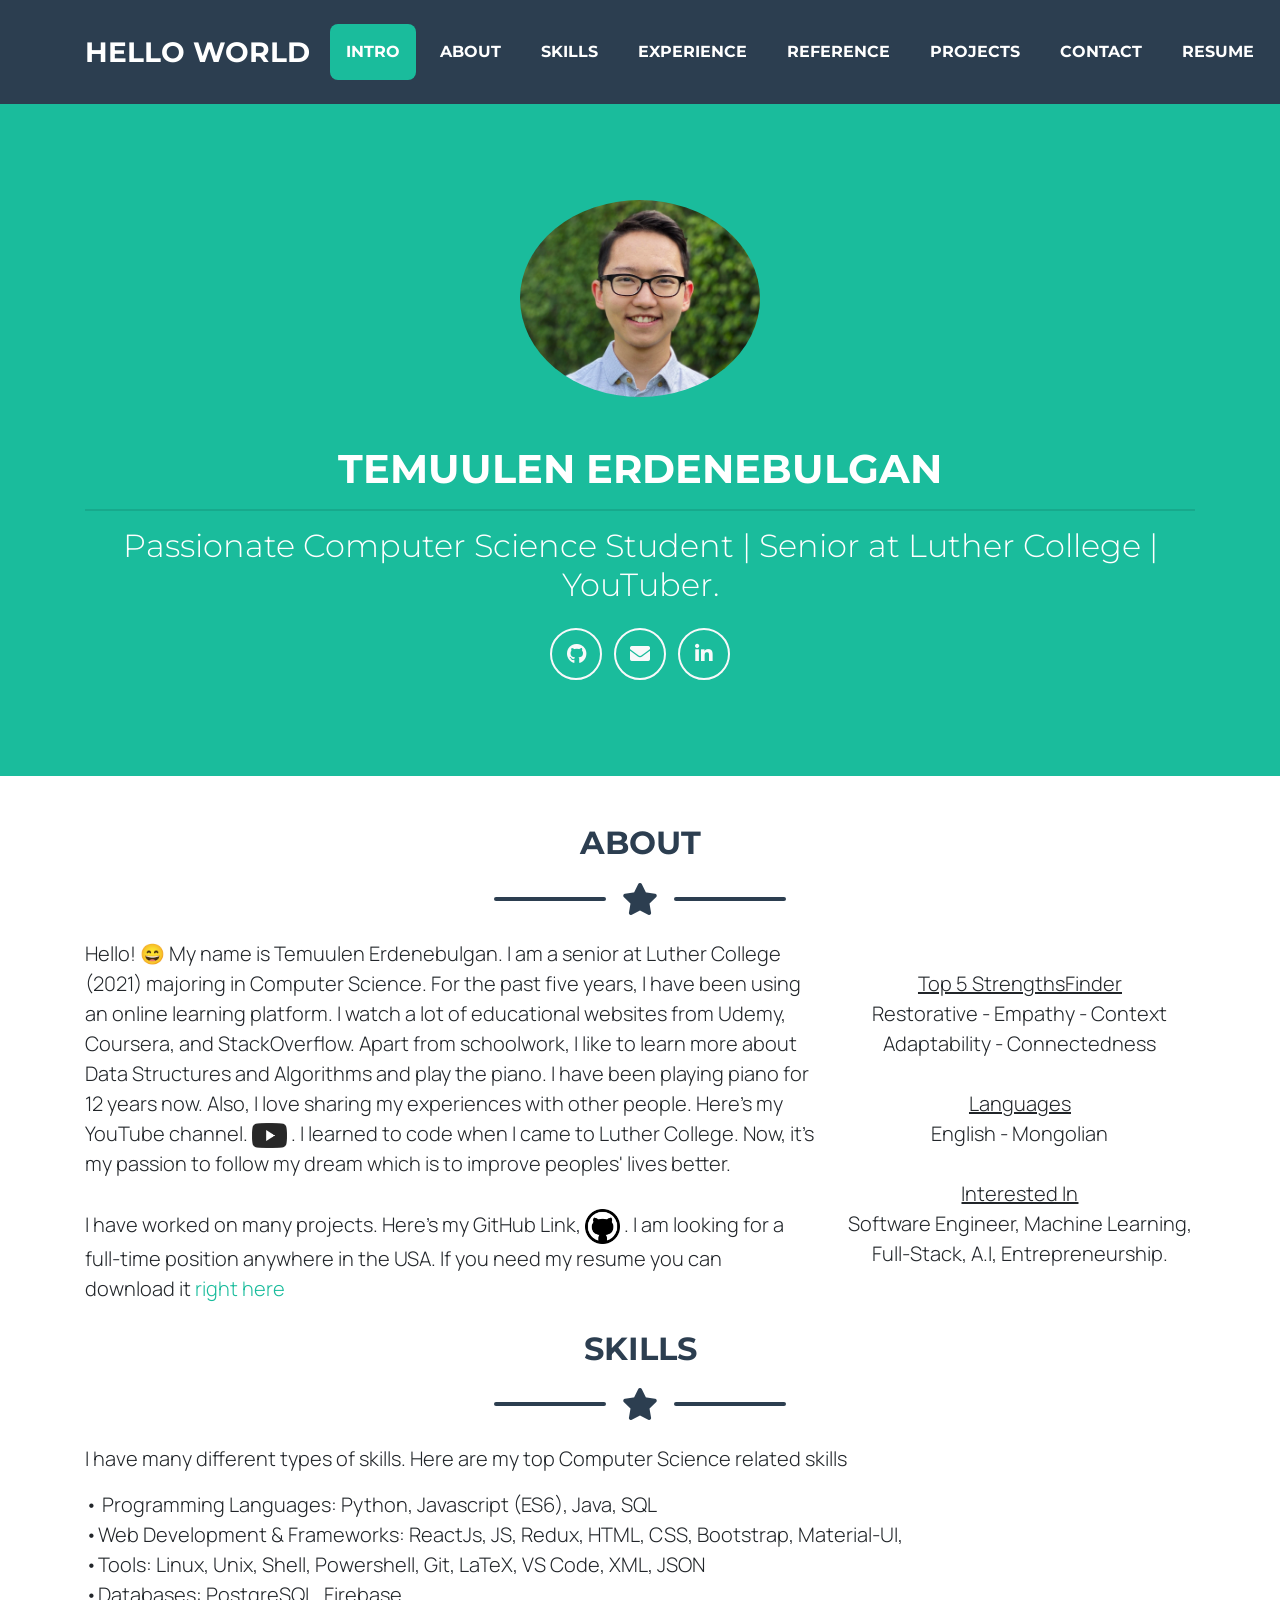
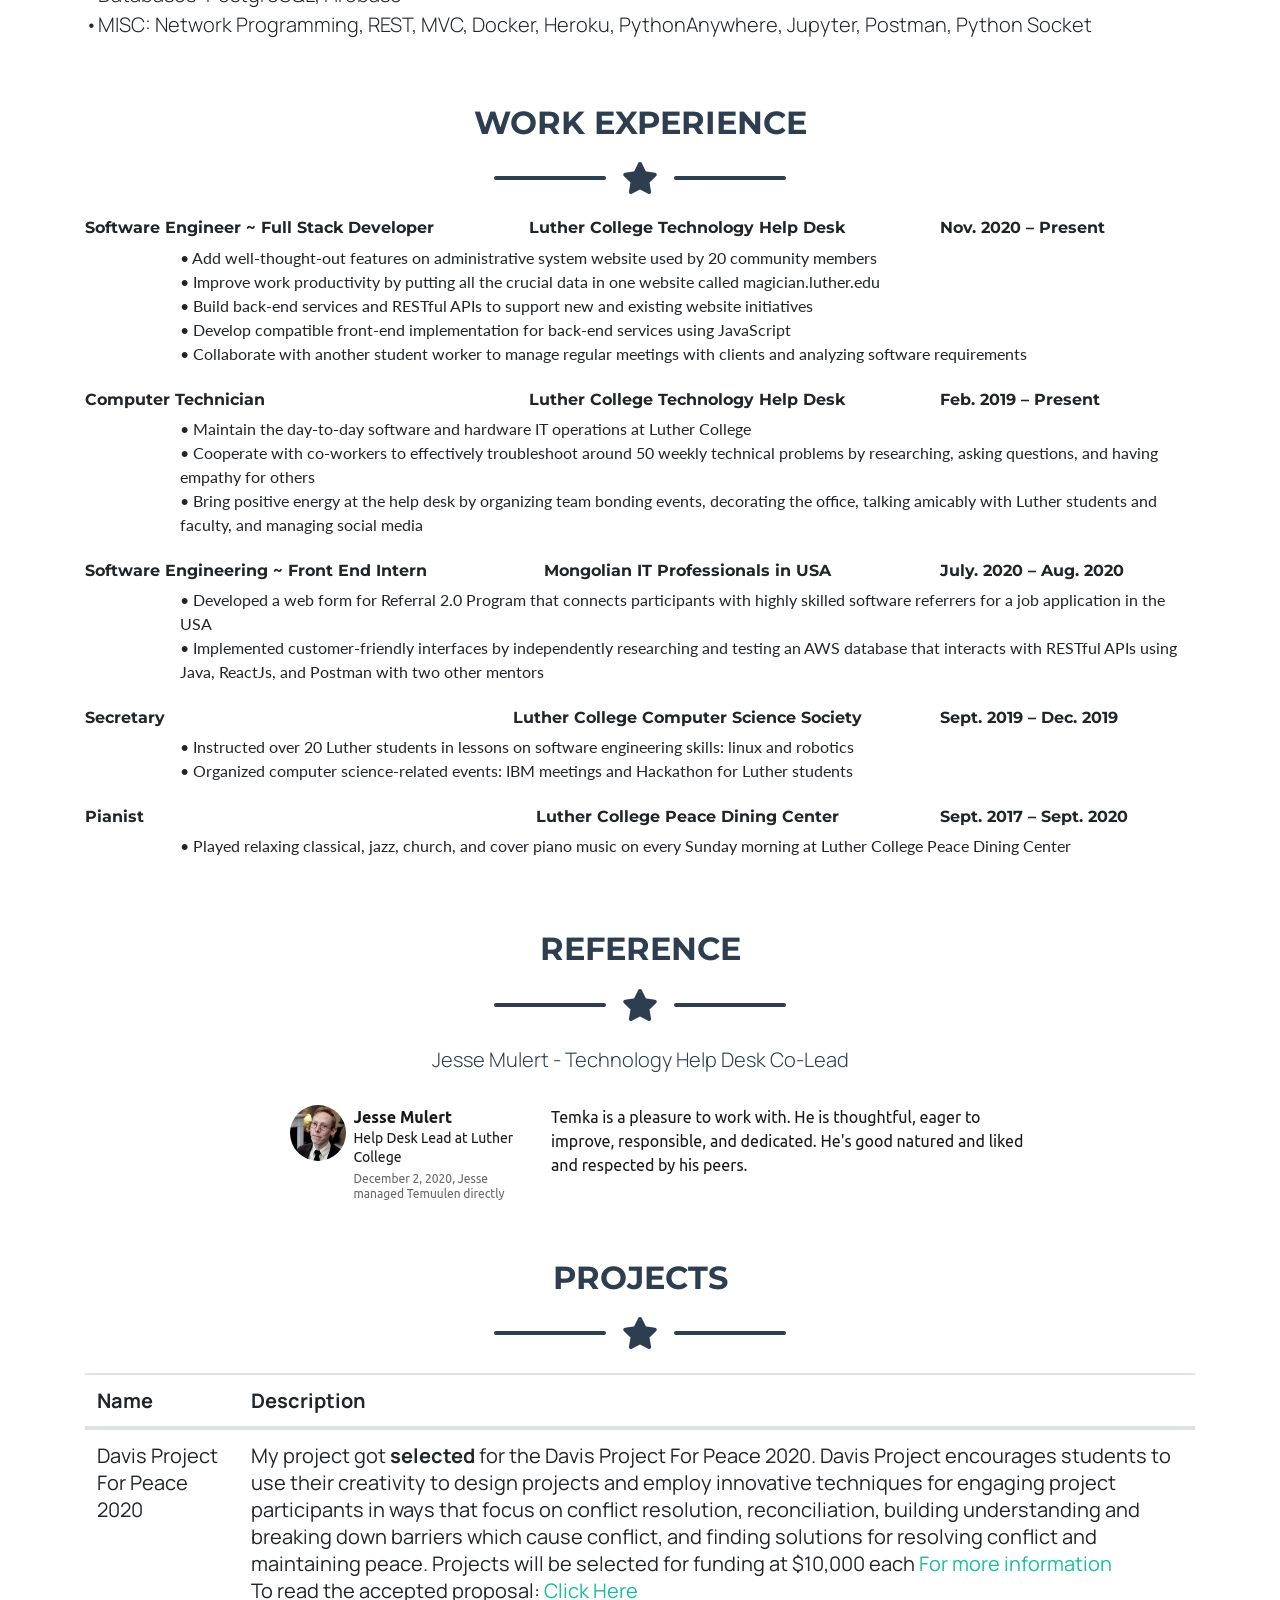
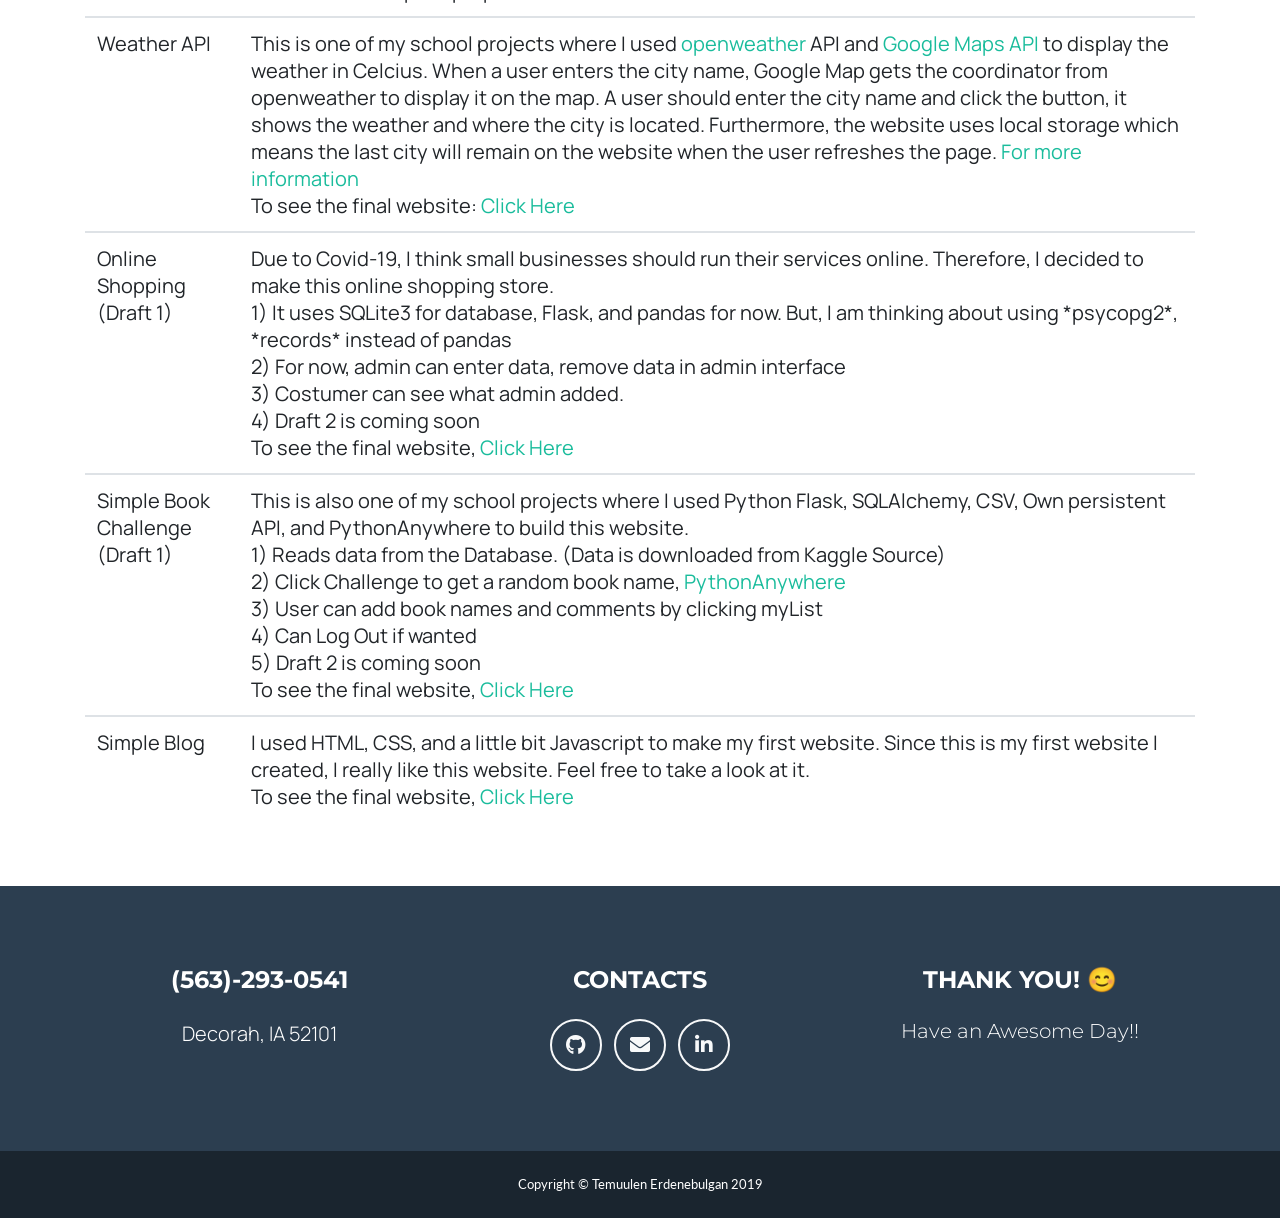
==== index.html @ a570cc55 "test" ====
<html lang="en">

<head>
	<meta charset="utf-8">
	<meta name="viewport" content="width=device-width, initial-scale=1, shrink-to-fit=no">
	<meta name="description" content="">
	<meta name="author" content="">
	<title>Temuulen Erdenebulgan</title>
	<!-- Custom fonts for this theme -->
	<link href="vendor/fontawesome-free/css/all.min.css" rel="stylesheet" type="text/css">
	<link href="https://fonts.googleapis.com/css?family=Montserrat:400,700" rel="stylesheet" type="text/css">
	<link href="https://fonts.googleapis.com/css?family=Lato:400,700,400italic,700italic" rel="stylesheet" type="text/css">
	<!-- Theme CSS -->
	<link href="css/freelancer.min.css" rel="stylesheet">
	<link rel="icon" href="favicon.ico">
	<!-- Font CSS -->
	<link href="https://fonts.googleapis.com/css2?family=Manrope&family=Oswald&display=swap" rel="stylesheet">
</head>

<body id="page-top">
	<!-- Navigation -->
	<nav class="navbar navbar-expand-lg bg-secondary text-uppercase fixed-top" id="mainNav">

		<div class="container"> <a class="navbar-brand js-scroll-trigger" href="#page-top" id = "welcome">Hello World</a>
			<button class="navbar-toggler navbar-toggler-right text-uppercase font-weight-bold bg-primary text-white rounded" type="button" data-toggle="collapse" data-target="#navbarResponsive" aria-controls="navbarResponsive" aria-expanded="false" aria-label="Toggle navigation">Menu <i class="fas fa-bars"></i>
			</button>
			<div class="collapse navbar-collapse" id="navbarResponsive">
				<ul class="navbar-nav ml-auto">
					<li class="nav-item mx-0 mx-lg-1"> <a class="nav-link py-3 px-0 px-lg-3 rounded js-scroll-trigger" href="#intro">Intro</a>
					</li>
					<li class="nav-item mx-0 mx-lg-1"> <a class="nav-link py-3 px-0 px-lg-3 rounded js-scroll-trigger" href="#portfolio">About</a>
					</li>
					<li class="nav-item mx-0 mx-lg-1"> <a class="nav-link py-3 px-0 px-lg-3 rounded js-scroll-trigger" href="#about">Skills</a>
					</li>
					<li class="nav-item mx-0 mx-lg-1"> <a class="nav-link py-3 px-0 px-lg-3 rounded js-scroll-trigger" href="#exp">Experience</a>
					</li>
					<li class="nav-item mx-0 mx-lg-1"> <a class="nav-link py-3 px-0 px-lg-3 rounded js-scroll-trigger" href="#theysaid">Reference</a>
					</li>
					<li class="nav-item mx-0 mx-lg-1"> <a class="nav-link py-3 px-0 px-lg-3 rounded js-scroll-trigger" href="#project">Projects</a>
					</li>
					<li class="nav-item mx-0 mx-lg-1"> <a class="nav-link py-3 px-0 px-lg-3 rounded js-scroll-trigger" href="#contact">Contact</a>
					</li>
					<li class="nav-item mx-0 mx-lg-1"> <a class="nav-link py-3 px-0 px-lg-3 rounded js-scroll-trigger" target="_blank" href="Temka.pdf">Resume</a>
					</li>
					
				</ul>
			</div>
		</div>
	</nav>
	<!-- Masthead -->
	<section class="intro" id="intro"></section>
	<header class="masthead bg-primary text-white text-center">
		<div class="container">
			<img class="masthead-avatar mb-5" src="img/profile2.png" alt="" style="border-radius: 50%;">
			<h1 class="text-uppercase mb-0">Temuulen Erdenebulgan</h1>
			<hr class="star-light">
			<h2 class="font-weight-light mb-0">Passionate Computer Science Student | Senior at
        Luther College | YouTuber.</h2>
			<br>
			<ul class="list-inline mb-0">
				<li class="list-inline-item">
					<a class="btn btn-outline-light btn-social text-center rounded-circle" target="_blank" href="https://github.com/erdete01"> <i class="fab fa-github"></i></i>
					</a>
				</li>
				<li class="list-inline-item">
					<a class="btn btn-outline-light btn-social text-center rounded-circle" target="_blank" href="mailto:me@erdete01@luther.edu"> <i class="fas fa-envelope"></i></i>
					</a>
				</li>
				<li class="list-inline-item">
					<a class="btn btn-outline-light btn-social text-center rounded-circle" target="_blank" href="https://www.linkedin.com/in/temuulene/"> <i class="fab fa-linkedin-in"></i></i>
					</a>
				</li>
			</ul>
		</div>
	</header>
	<!-- About Section -->
	<section class="portfolio" id="portfolio">
		<br>
		<br>
		<div class="container">
			<h2 class="text-center text-uppercase text-secondary mb-0">About</strong></h2>
			<!-- Icon Divider-->
			<div class="divider-custom">
				<div class="divider-custom-line"></div>
				<div class="divider-custom-icon"><i class="fas fa-star"></i>
				</div>
				<div class="divider-custom-line"></div>
			</div>
			<div class="row">
				<div class="col-lg-8 ml-auto">
					<p class="lead" id="myStyle">	
						Hello! &#128516; My name is Temuulen Erdenebulgan. I am a senior at Luther College (2021) majoring in Computer Science. For the past five years, I have been using an online learning platform. I watch a lot of educational websites from Udemy, Coursera, and StackOverflow. Apart from schoolwork, I like to learn more about Data Structures and Algorithms and play the piano. I have been playing piano for 12 years now. Also, I love sharing my experiences with other people. Here's my YouTube channel.
						<a href="https://www.youtube.com/channel/UCYr3Y-_RmbuFbc8-nza9pcg?view_as=subscriber">
							<img src="img/you.png" width="35" height="25">
						</a>. I learned to code when I came to Luther College. Now, it's my passion to follow my dream which is to improve peoples' lives better.
						<br>
						<br>I have worked on many projects. Here's my GitHub Link,
						<a href="https://github.com/erdete01">
							<img src="img/git.jpg" width="35" height="35">
						</a>. I am looking for a full-time position anywhere in the USA. If you need my resume you can download it <a href="Temka.pdf"> right here </a>
<!-- 						<br>
						<br>Fun Facts about me. First, I learned how to speak English in my 10th grade. People say that it's very late to learn English; but once I decided to do something, I don't want to give up easily. Second, I like public speaking. Third, I have two beautiful younger siblings and I am the oldest. My parents raised me a humble man with a good heart.
						<br> -->
						<br>
					</p>
				</div>
				<div class="col-lg-4 ml-auto">
					<p class="lead" style="text-align:center">
						<br> <u> Top 5 StrengthsFinder</u>
						<br>Restorative - Empathy - Context
						<br>Adaptability - Connectedness
<!-- 						<br>
						<br> -->
<!-- 						<br> <u>Technical Skills</u> 
						<br>Python, Javascript, Java, Linux, SQL, HTML, CSS, Bootstrap -->
<!-- 						<br> -->
						<br>
						<br> <u>Languages</u> 
						<br>English - Mongolian
<!-- 						<br> -->
						<br>
						<br> <u>Interested In</u> 
						<br>Software Engineer, Machine Learning, Full-Stack, A.I, Entrepreneurship.
<!-- 						<br>
						<br>
						<br> -->
					</p>
				</div>
				<div class="col-lg-8 ml-auto">
					<p class="lead" style="text-align:justify"></p>
				</div>
				<div class="col-lg-4 ml-auto">
					<p class="lead" style="text-align:center"></p>
				</div>
			</div>
		</div>
	</section>
	</section>
	<!-- Skills Section -->
	<section class="about" id="about">
		<div class="container">
			</br>
			<h2 class="text-center text-uppercase text-secondary mb-0">Skills</h2>
			<!-- Icon Divider-->
			<div class="divider-custom">
				<div class="divider-custom-line"></div>
				<div class="divider-custom-icon"><i class="fas fa-star"></i>
				</div>
				<div class="divider-custom-line"></div>
			</div>
			<div class="row">
				<div class="col-lg-12 ml-auto">
					<p class="lead" style="text-align:justify">I have many different types of skills. Here are my top Computer Science related skills</p>
				</div>
				<div class="col-lg-12 ml-auto">
					<p class="lead" style="text-align:justify">• Programming Languages: Python, Javascript (ES6), Java, SQL
						<br>•Web Development & Frameworks: ReactJs, JS, Redux, HTML, CSS, Bootstrap, Material-UI, 
						<br>•Tools: Linux, Unix, Shell, Powershell, Git, LaTeX, VS Code, XML, JSON
						<br>•Databases: PostgreSQL, Firebase
						<br>•MISC: Network Programming, REST, MVC, Docker, Heroku, PythonAnywhere, Jupyter, Postman, Python Socket
						<br>
					</p>
					</br>
					</br>
				</div>
			</div>
		</div>
	</section>

	<!-- Experience Section -->
	<section class="exp" id="exp">
		<div class="container">
		<h2 class="text-center text-uppercase text-secondary mb-0">Work Experience</h2>
		<!-- Icon Divider-->
		<div class="divider-custom">
			<div class="divider-custom-line"></div>
			<div class="divider-custom-icon"><i class="fas fa-star"></i>
			</div>
			<div class="divider-custom-line"></div>
		</div>
		  <div class="row">
			<div class="col-lg-4 ml-auto">
			  <h6>Software Engineer ~ Full Stack Developer</h6>
			</div>
			<div class="col-lg-5 ml-auto">
			  <h6 class="text-center">Luther College Technology Help Desk</h6>
			</div>
			<div class="col-lg-3 ml-auto">
			  <h6>Nov. 2020 – Present</h6>
			</div>
			<div class="col-lg-11 ml-auto">
			  • Add well-thought-out features on administrative system website used by 20 community members<br>
			  • Improve work productivity by putting all the crucial data in one website called magician.luther.edu<br>
			  • Build back-end services and RESTful APIs to support new and existing website initiatives<br>
			  • Develop compatible front-end implementation for back-end services using JavaScript<br>
			  • Collaborate with another student worker to manage regular meetings with clients and analyzing software
				requirements<br>
				<br>
			</div>
	
			<div class="col-lg-4 ml-auto">
			  <h6>Computer Technician</h6>
			</div>
			<div class="col-lg-5 ml-auto">
			  <h6 class="text-center">Luther College Technology Help Desk</h6>
			</div>
			<div class="col-lg-3 ml-auto">
			  <h6>Feb. 2019 – Present</h6>
			</div>
			<div class="col-lg-11 ml-auto">
			  • Maintain the day-to-day software and hardware IT operations at Luther College <br>
			  • Cooperate with co-workers to effectively troubleshoot around 50 weekly technical problems
			    by researching, asking questions, and having empathy for others <br>
			  • Bring positive energy at the help desk by organizing team bonding events, decorating the office,
				talking amicably with Luther students and faculty, and managing social media <br>
				<br>
			</div>
	
			<div class="col-lg-4 ml-auto">
			  <h6>Software Engineering ~ Front End Intern</h6>
			</div>
			<div class="col-lg-5 ml-auto">
			  <h6 class="text-center">Mongolian IT Professionals in USA</h6>
			</div>
			<div class="col-lg-3 ml-auto">
			  <h6>July. 2020 – Aug. 2020</h6>
			</div>
			<div class="col-lg-11 ml-auto">
			  • Developed a web form for Referral 2.0 Program that connects participants with highly skilled
			    software referrers for a job application in the USA<br>
			  • Implemented customer-friendly interfaces by independently researching and testing an AWS database
				that interacts with RESTful APIs using Java, ReactJs, and Postman with two other mentors <br>
				<br>
			</div>

			<div class="col-lg-4 ml-auto">
				<h6>Secretary</h6>
			  </div>
			  <div class="col-lg-5 ml-auto">
				<h6 class="text-center">Luther College Computer Science Society</h6>
			  </div>
			  <div class="col-lg-3 ml-auto">
				<h6>Sept. 2019 – Dec. 2019</h6>
			  </div>
			  <div class="col-lg-11 ml-auto">
				• Instructed over 20 Luther students in lessons on software engineering skills: linux and robotics <br>
				• Organized computer science-related events: IBM meetings and Hackathon for Luther students <br>
				  <br>
			  </div>

			  <div class="col-lg-4 ml-auto">
				<h6>Pianist</h6>
			  </div>
			  <div class="col-lg-5 ml-auto">
				<h6 class="text-center">Luther College Peace Dining Center</h6>
			  </div>
			  <div class="col-lg-3 ml-auto">
				<h6>Sept. 2017 – Sept. 2020</h6>
			  </div>
			  <div class="col-lg-11 ml-auto">
				• Played relaxing classical, jazz, church, and cover piano music on every Sunday morning at Luther College Peace Dining Center <br>
				  <br>
			  </div>
			  <br>
			  <br>
			  <br>
			  <br>
		  </div>
		</div>
	  </section>

	
	  <!-- Theysaid Section -->
	  <section class="theysaid" id="theysaid">
		<div class="container">
		<h2 class="text-center text-uppercase text-secondary mb-0">Reference</h2>
		<!-- Icon Divider-->
		<div class="divider-custom">
			<div class="divider-custom-line"></div>
			<div class="divider-custom-icon"><i class="fas fa-star"></i>
			</div>
			<div class="divider-custom-line"></div>
		</div>
		<div class="text-center text-secondary mb-0">
			<p class="lead">Jesse Mulert - Technology Help Desk Co-Lead
			</p>
		  </div>
		  <div class="row theysaid">
			<div class="col-lg-10 ml-auto theysaid center">
			  <img src="img/rec.png" alt="Jesse Mulert - Technology Help Desk Co-Lead">
			</div>
		  </div>
		</div>
		<br>
		<br>
	  </section>
	
	  

	<!-- Project Section -->
	<section class="project" id="project">
		<div class="container">
			<h2 class="text-center text-uppercase text-secondary mb-0">Projects</h2>
			<!-- Icon Divider-->
			<div class="divider-custom">
				<div class="divider-custom-line"></div>
				<div class="divider-custom-icon"><i class="fas fa-star"></i>
				</div>
				<div class="divider-custom-line"></div>
			</div>
			<div class="table-responsive-sm">
				<table id="myTable" class="table">
					<thead>
						<th scope="col">Name</th>
						<th scope="col">Description</th>
					</thead>
					<tbody>
						<tr>
							<td scope="row">Davis Project For Peace 2020</td>
							<td scope="row">My project got <strong>selected</strong> for the Davis Project For Peace 2020. Davis Project encourages students to use their creativity to design projects and employ innovative techniques for engaging project participants in ways that focus on conflict resolution, reconciliation, building understanding and breaking down barriers which cause conflict, and finding solutions for resolving conflict and maintaining peace. Projects will be selected for funding at $10,000 each <a href="https://www.davisprojectsforpeace.org/qa"> For more information</a>
								<br>To read the accepted proposal: <a href="davis.pdf"> Click Here </a>
						</tr>
						<tr>
							<td scope="row">Weather API</td>
							<td scope="row">This is one of my school projects where I used <a href="openweathermap.org"> openweather</a> API and <a href="https://developers.google.com/maps/documentation/javascript/tutorial"> Google Maps API </a> to display the weather in Celcius. When a user enters the city name, Google Map gets the coordinator from openweather to display it on the map. A user should enter the city name and click the button, it shows the weather and where the city is located. Furthermore, the website uses local storage which means the last city will remain on the website when the user refreshes the page. <a href="https://www.davisprojectsforpeace.org/qa"> For more information</a>
								<br>To see the final website: <a href="mashup/index.html"> Click Here </a> 
						</tr>
						<tr>
							<td scope="row">Online Shopping (Draft 1)</td>
							<td scope="row">Due to Covid-19, I think small businesses should run their services online. Therefore, I decided to make this online shopping store.
								<br>1) It uses SQLite3 for database, Flask, and pandas for now. But, I am thinking about using *psycopg2*, *records* instead of pandas
								<br>2) For now, admin can enter data, remove data in admin interface</br>3) Costumer can see what admin added.
								<br>4) Draft 2 is coming soon
								<br>To see the final website, <a href="http://deliverystore.pythonanywhere.com/"> Click Here </a> 
						</tr>
						<tr>
							<td scope="row">Simple Book Challenge (Draft 1) </td>
							<td scope="row">This is also one of my school projects where I used Python Flask, SQLAlchemy, CSV, Own persistent API, and PythonAnywhere to build this website.
								<br>1) Reads data from the Database. (Data is downloaded from Kaggle Source) </a> 
								<br>2) Click Challenge to get a random book name, <a href="http://untii.pythonanywhere.com/api/v1/name">PythonAnywhere</a> 
								<br>3) User can add book names and comments by clicking myList </br>4) Can Log Out if wanted
								<br>5) Draft 2 is coming soon
								<br>To see the final website, <a href="http://tfinal.pythonanywhere.com/home"> Click Here </a> 
						</tr>
						<tr>
							<td scope="row">Simple Blog</td>
							<td scope="row">I used HTML, CSS, and a little bit Javascript to make my first website. Since this is my first website I created, I really like this website. Feel free to take a look at it.
								<br>To see the final website, <a href="CS130\a\blog/index.html"> Click Here </a> 
						</tr>
						<tr>
							<!-- <td scope="row">UBNOMADS Blog</td> -->
							<!-- <td scope="row"> <a href="website/index.html"> Click Here </a>  -->
						</tr>
					</tbody>
				</table>
			</div>
		</div>
		<br>
		<br>
	</section>

	<section class="contact" id="contact"></section>
	<!-- Footer -->
	<footer class="footer text-center">
		<div class="container">
			<div class="row">
				<!-- Footer Location -->
				<div class="col-lg-4 mb-5 mb-lg-0">
					<h4 class="text-uppercase mb-4">(563)-293-0541</h4>
					<p class="lead mb-0">Decorah, IA 52101</p>
				</div>
				<!-- Footer Social Icons -->
				<div class="col-lg-4 mb-5 mb-lg-0">
					<h4 class="text-uppercase mb-4">Contacts</h4>
					<a class="btn btn-outline-light btn-social mx-1" href="https://github.com/erdete01"> <i class="fab fa-github"></i>
					</a>
					<a class="btn btn-outline-light btn-social mx-1" href="mailto:me@temuulenab@gmail.com"> <i class="fas fa-envelope"></i>
					</a>
					<a class="btn btn-outline-light btn-social mx-1" href="https://www.linkedin.com/in/temuulene/"> <i class="fab fa-linkedin-in"></i>
					</a>
				</div>
				<!-- Footer About Text -->
				<div class="col-lg-4">
					<h4 class="text-uppercase mb-4">Thank You! &#128522</h4>
					<h2 class="lead mb-0">Have an Awesome Day!!</h2>
				</div>
			</div>
		</div>
	</footer>
	<!-- Copyright Section -->
	<section class="copyright py-4 text-center text-white">
		<div class="container"> <small>Copyright &copy; Temuulen Erdenebulgan 2019</small>
		</div>
	</section>
	<!-- Scroll to Top Button (Only visible on small and extra-small screen sizes) -->
	<div class="scroll-to-top d-lg-none position-fixed ">
		<a class="js-scroll-trigger d-block text-center text-white rounded" href="#page-top"> <i class="fa fa-chevron-up"></i>
		</a>
	</div>
	<!-- Bootstrap core JavaScript -->
	<script src="vendor/jquery/jquery.min.js"></script>
	<script src="vendor/bootstrap/js/bootstrap.bundle.min.js"></script>
	<!-- Plugin JavaScript -->
	<script src="vendor/jquery-easing/jquery.easing.min.js"></script>
	<!-- Contact Form JavaScript -->
	<script src="js/jqBootstrapValidation.js"></script>
	<script src="js/contact_me.js"></script>
	<!-- Custom scripts for this template -->
	<script src="js/freelancer.min.js"></script>
</body>

</html>
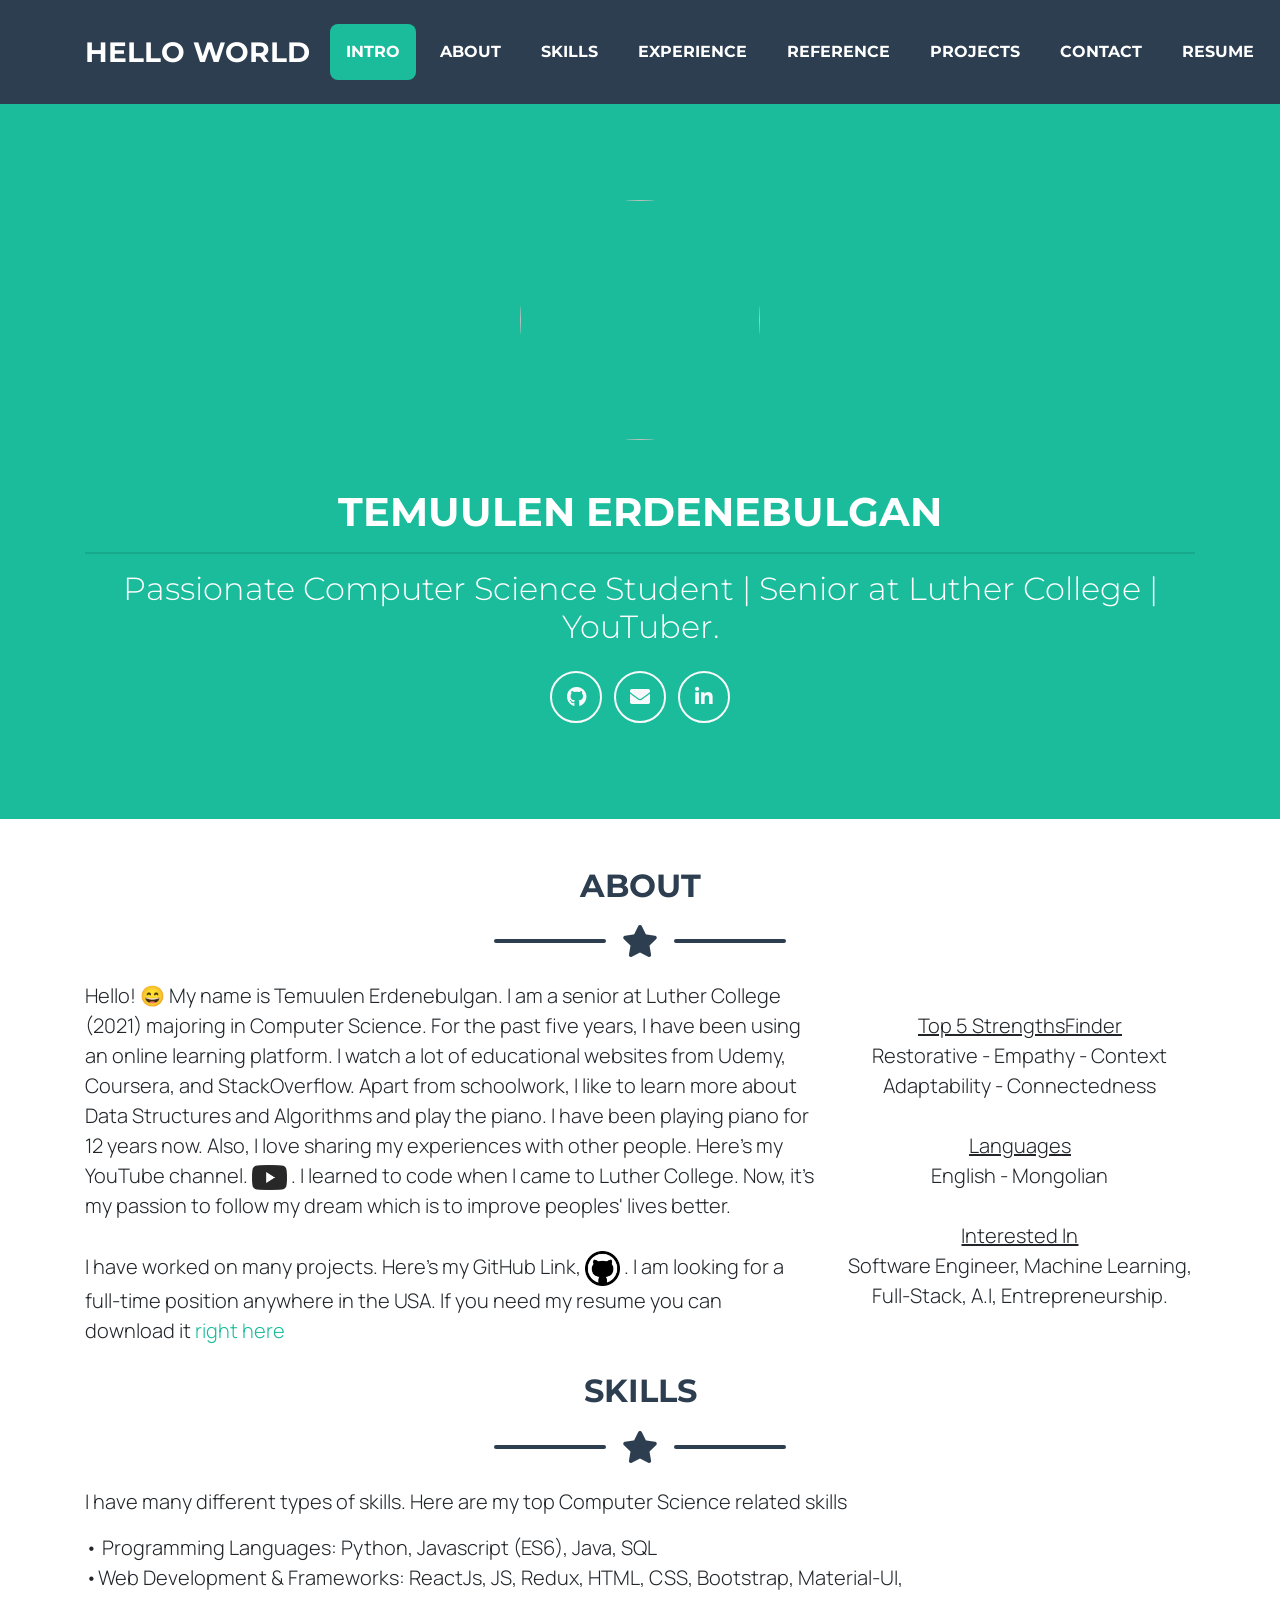
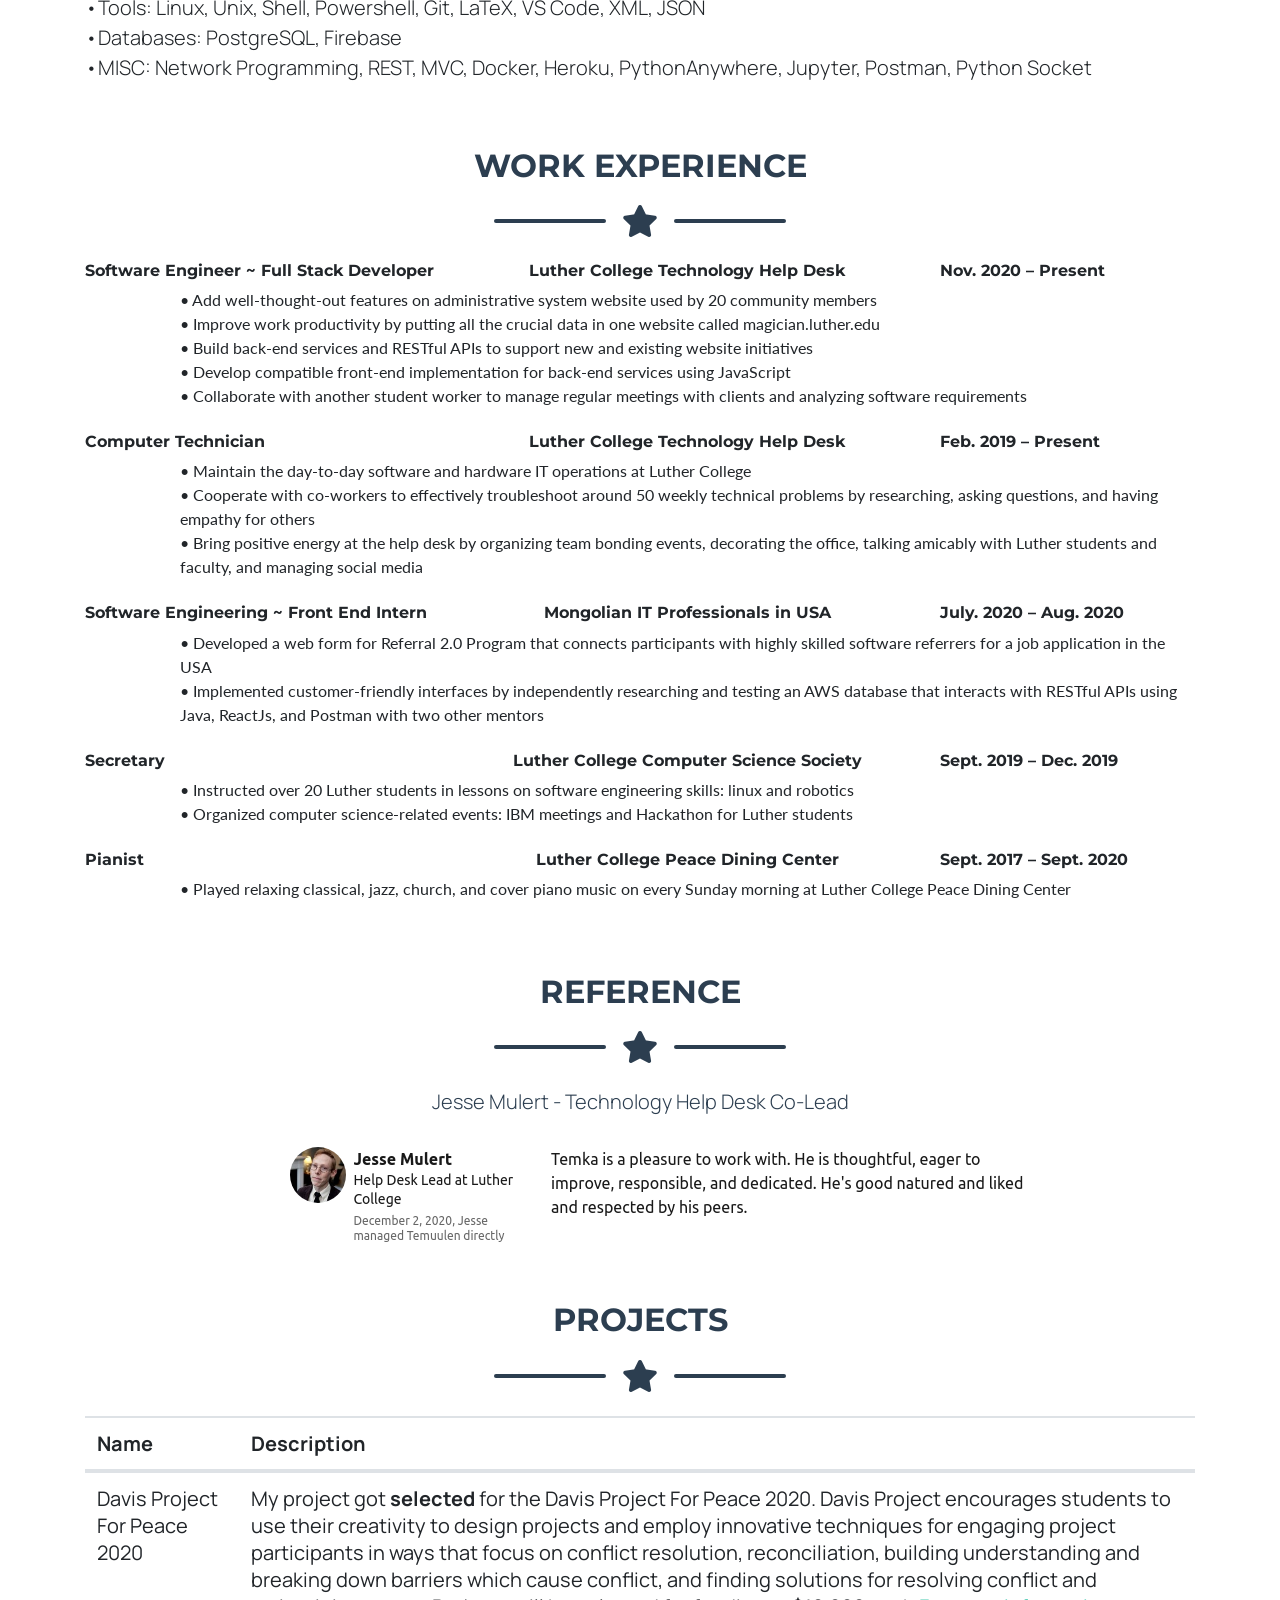
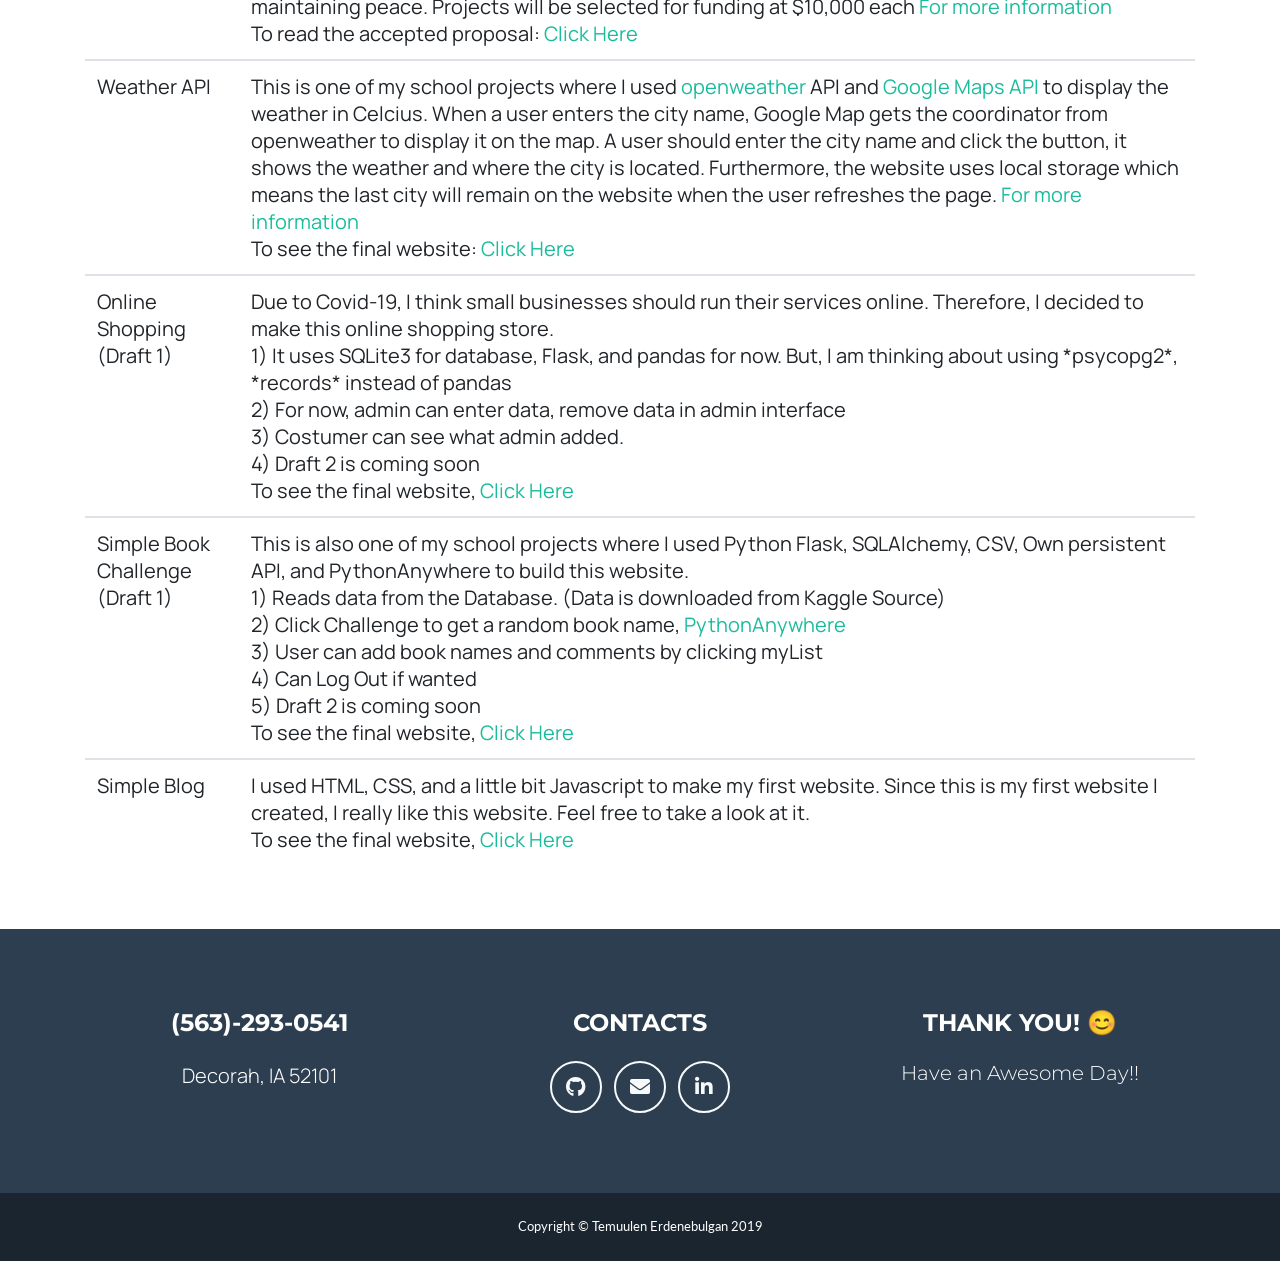
==== commit fa48e6fa: "almost" ====
--- a/index.html
+++ b/index.html
@@ -51,7 +51,7 @@
 	<section class="intro" id="intro"></section>
 	<header class="masthead bg-primary text-white text-center">
 		<div class="container">
-			<img class="masthead-avatar mb-5" src="img/profile2.png" alt="" style="border-radius: 50%;">
+			<img class="masthead-avatar mb-5" src="img/image.jpg" alt="" style="border-radius: 50%;">
 			<h1 class="text-uppercase mb-0">Temuulen Erdenebulgan</h1>
 			<hr class="star-light">
 			<h2 class="font-weight-light mb-0">Passionate Computer Science Student | Senior at
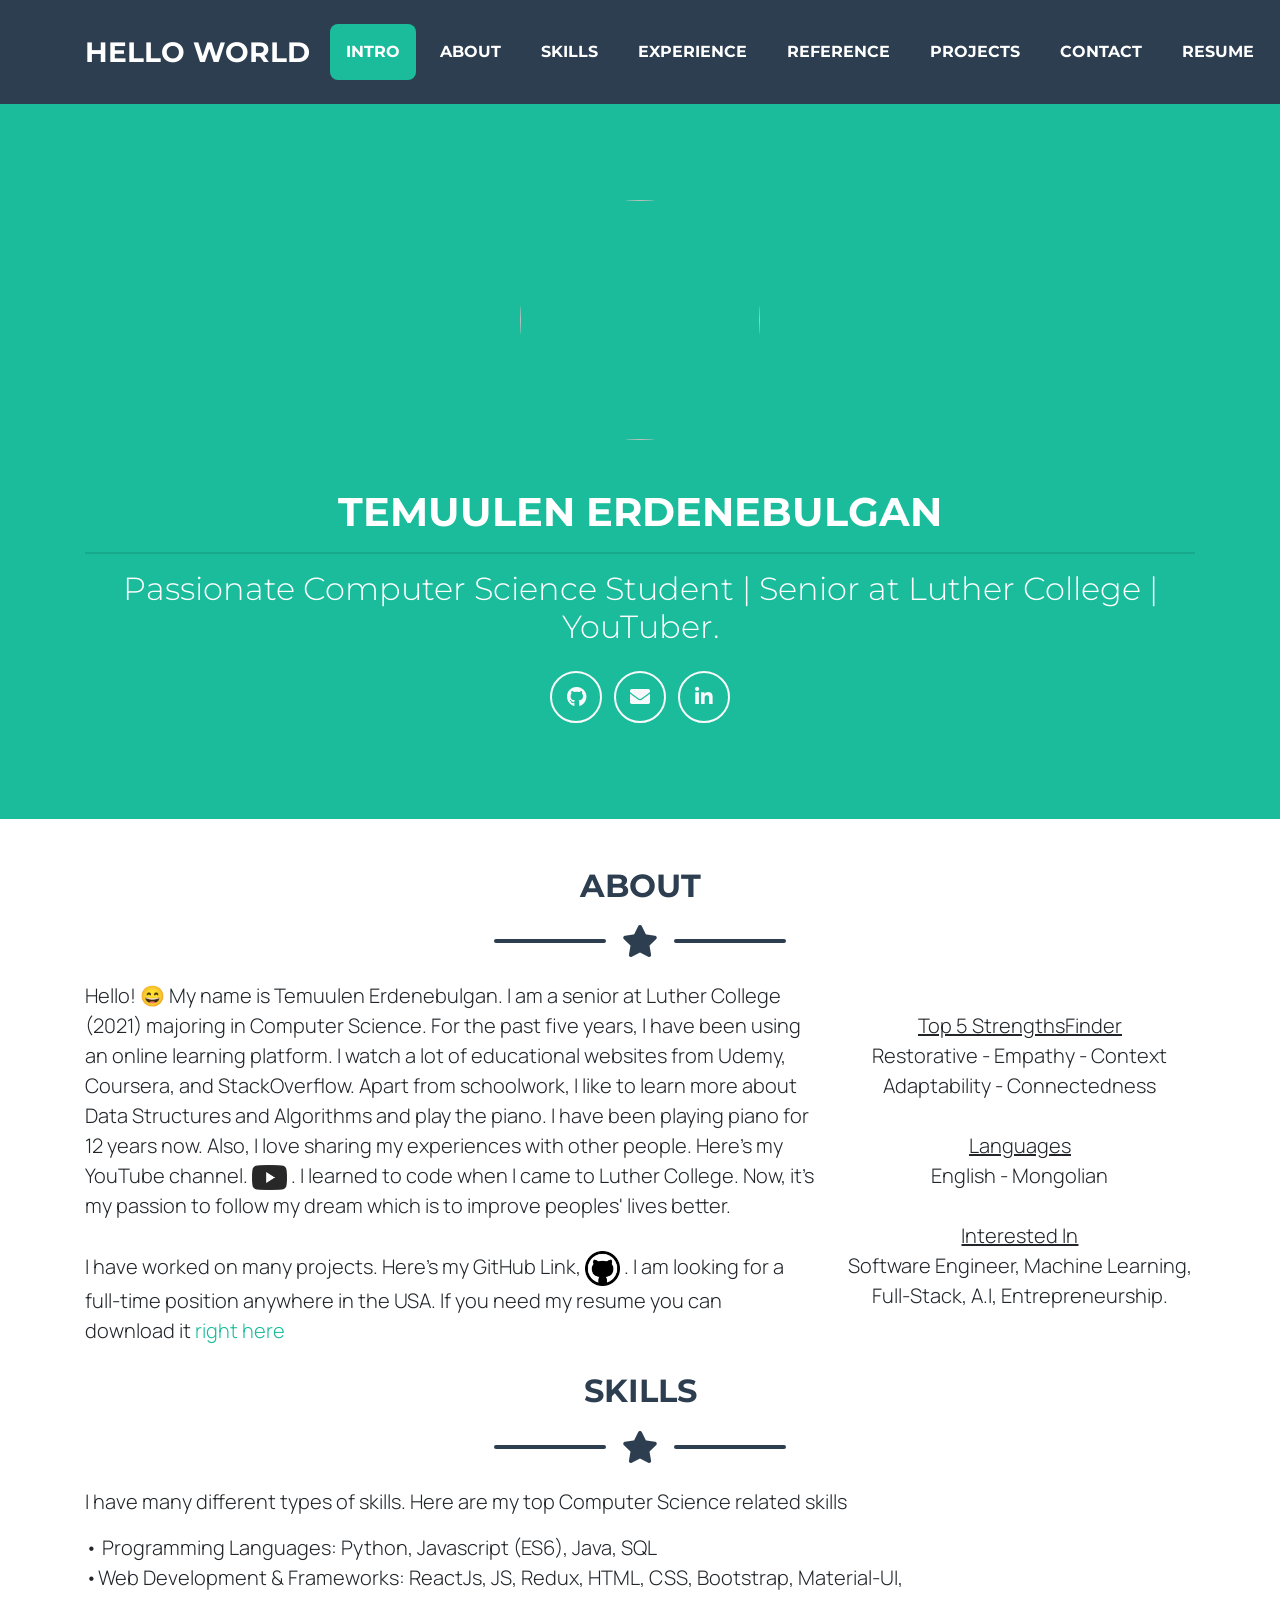
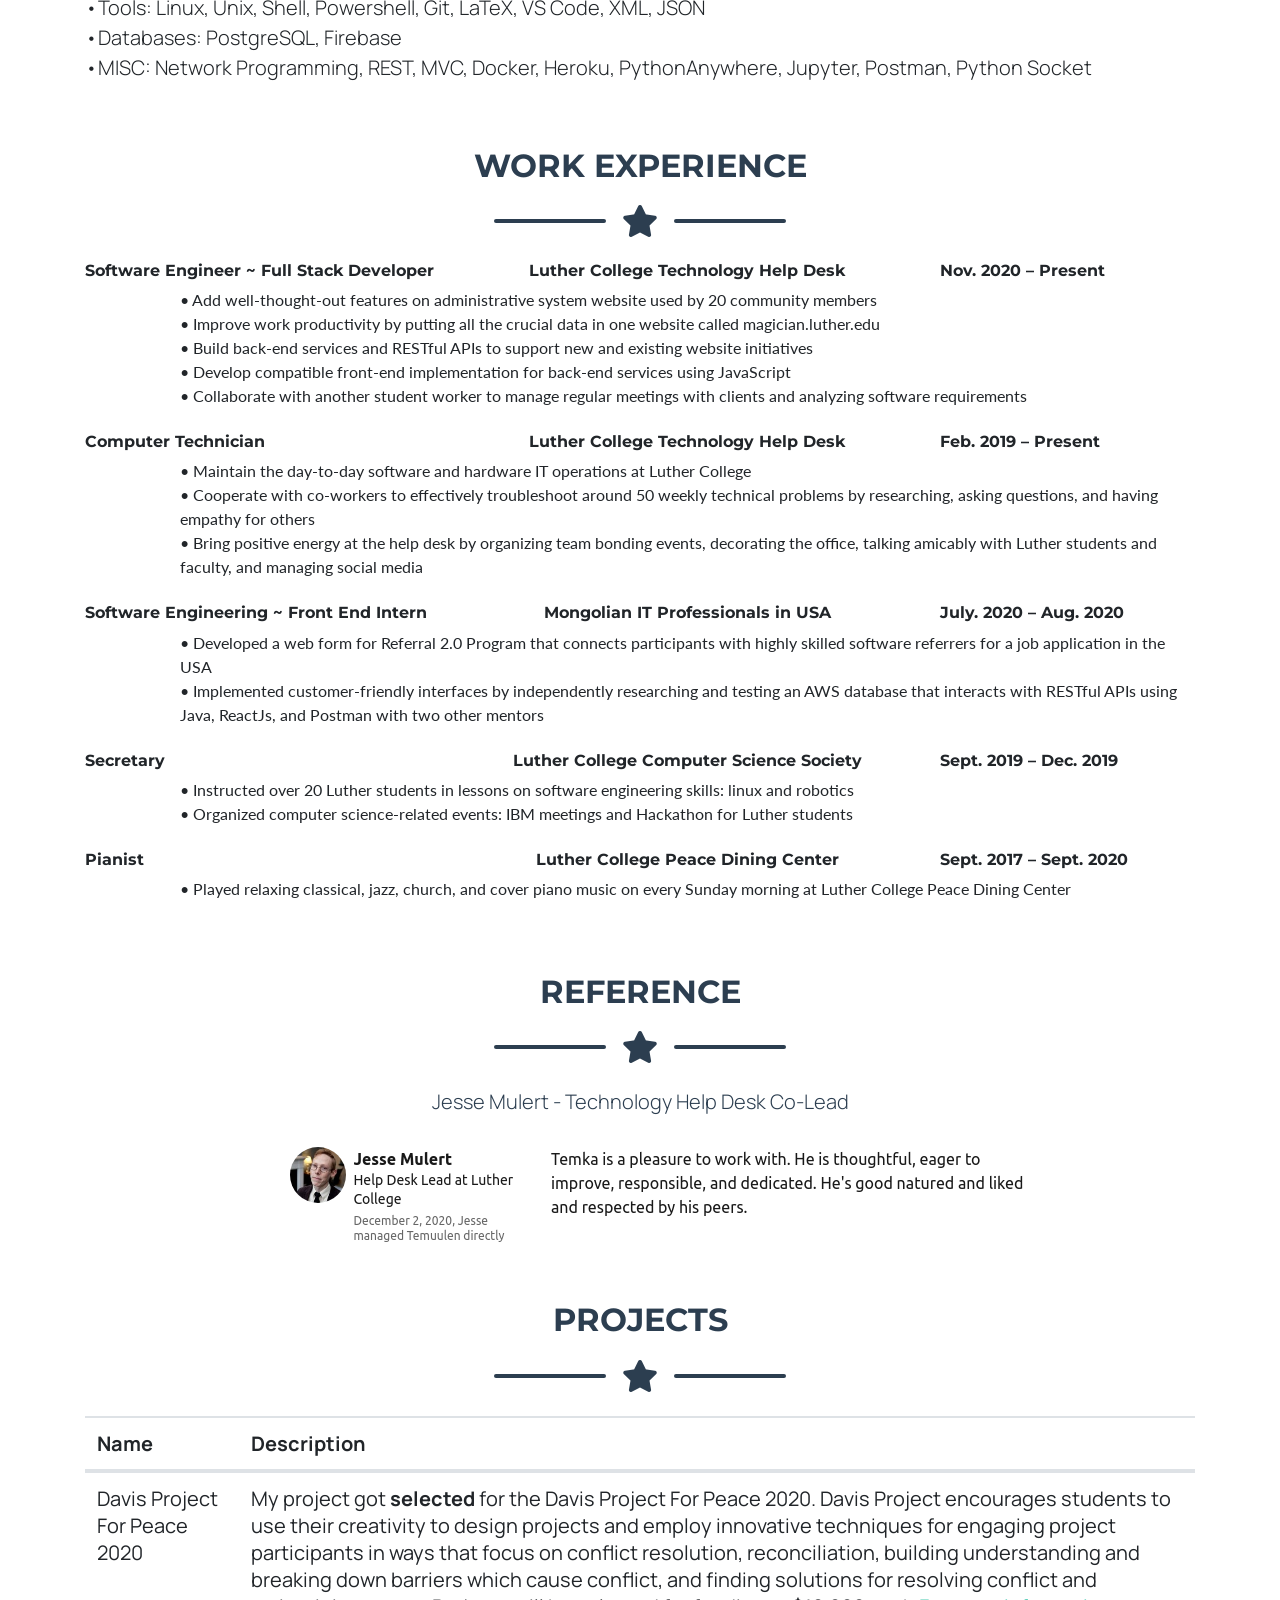
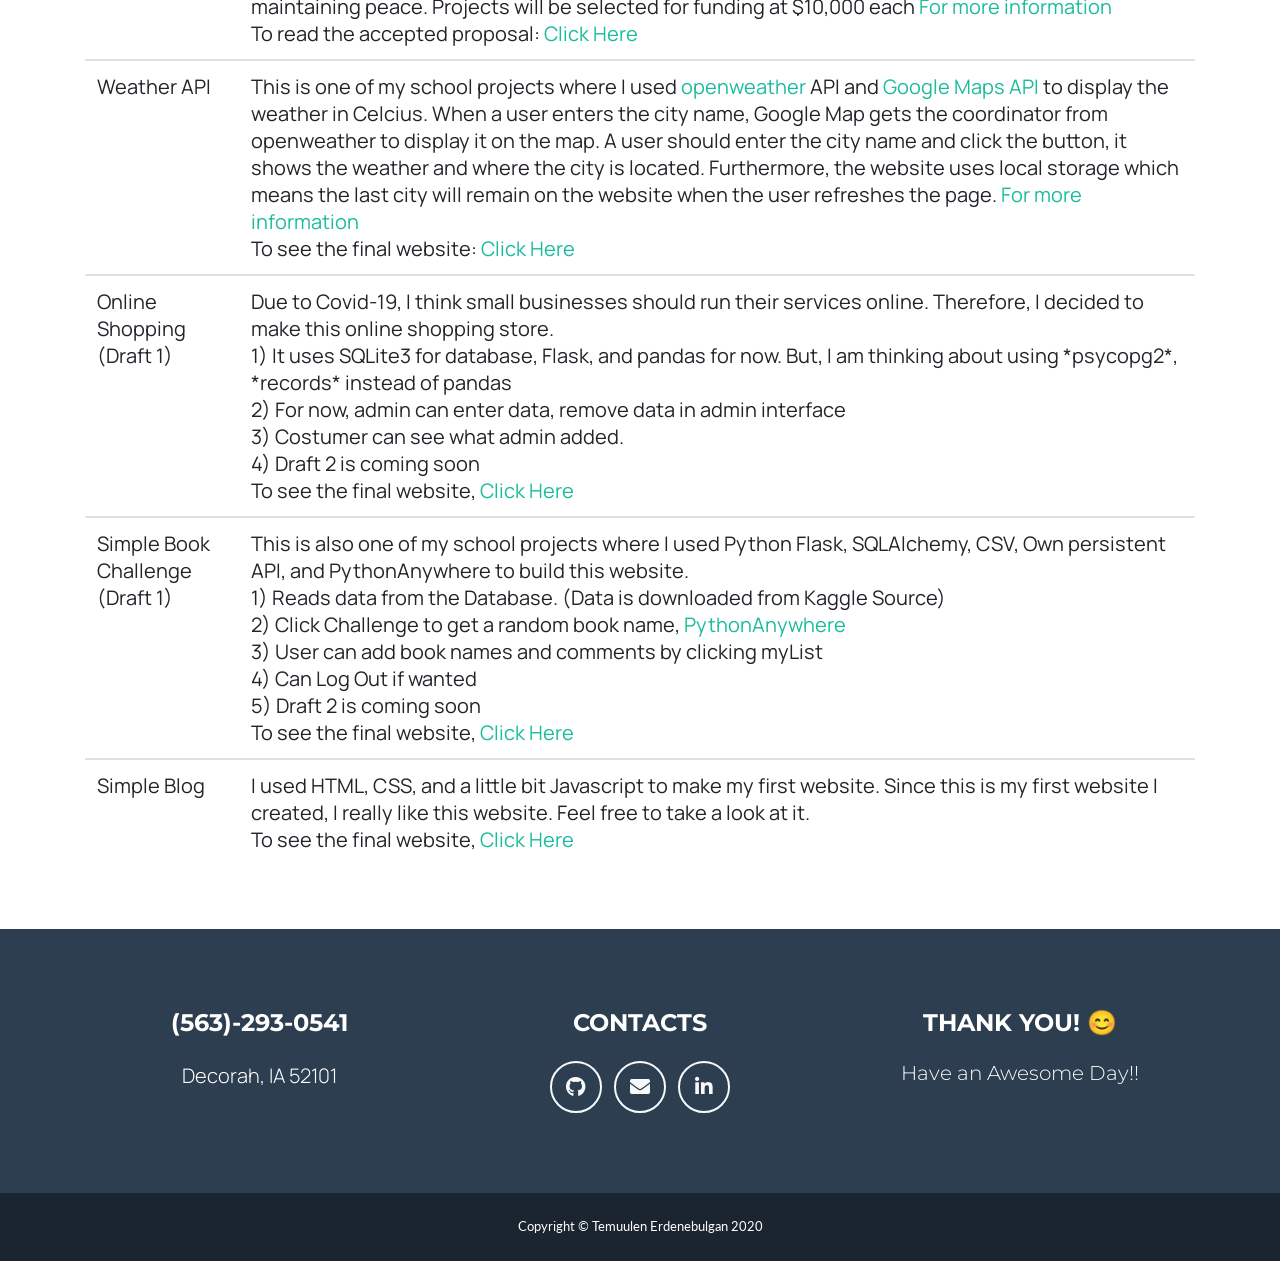
==== commit a51ecf32: "almost" ====
--- a/index.html
+++ b/index.html
@@ -389,7 +389,7 @@
 	</footer>
 	<!-- Copyright Section -->
 	<section class="copyright py-4 text-center text-white">
-		<div class="container"> <small>Copyright &copy; Temuulen Erdenebulgan 2019</small>
+		<div class="container"> <small>Copyright &copy; Temuulen Erdenebulgan 2020</small>
 		</div>
 	</section>
 	<!-- Scroll to Top Button (Only visible on small and extra-small screen sizes) -->
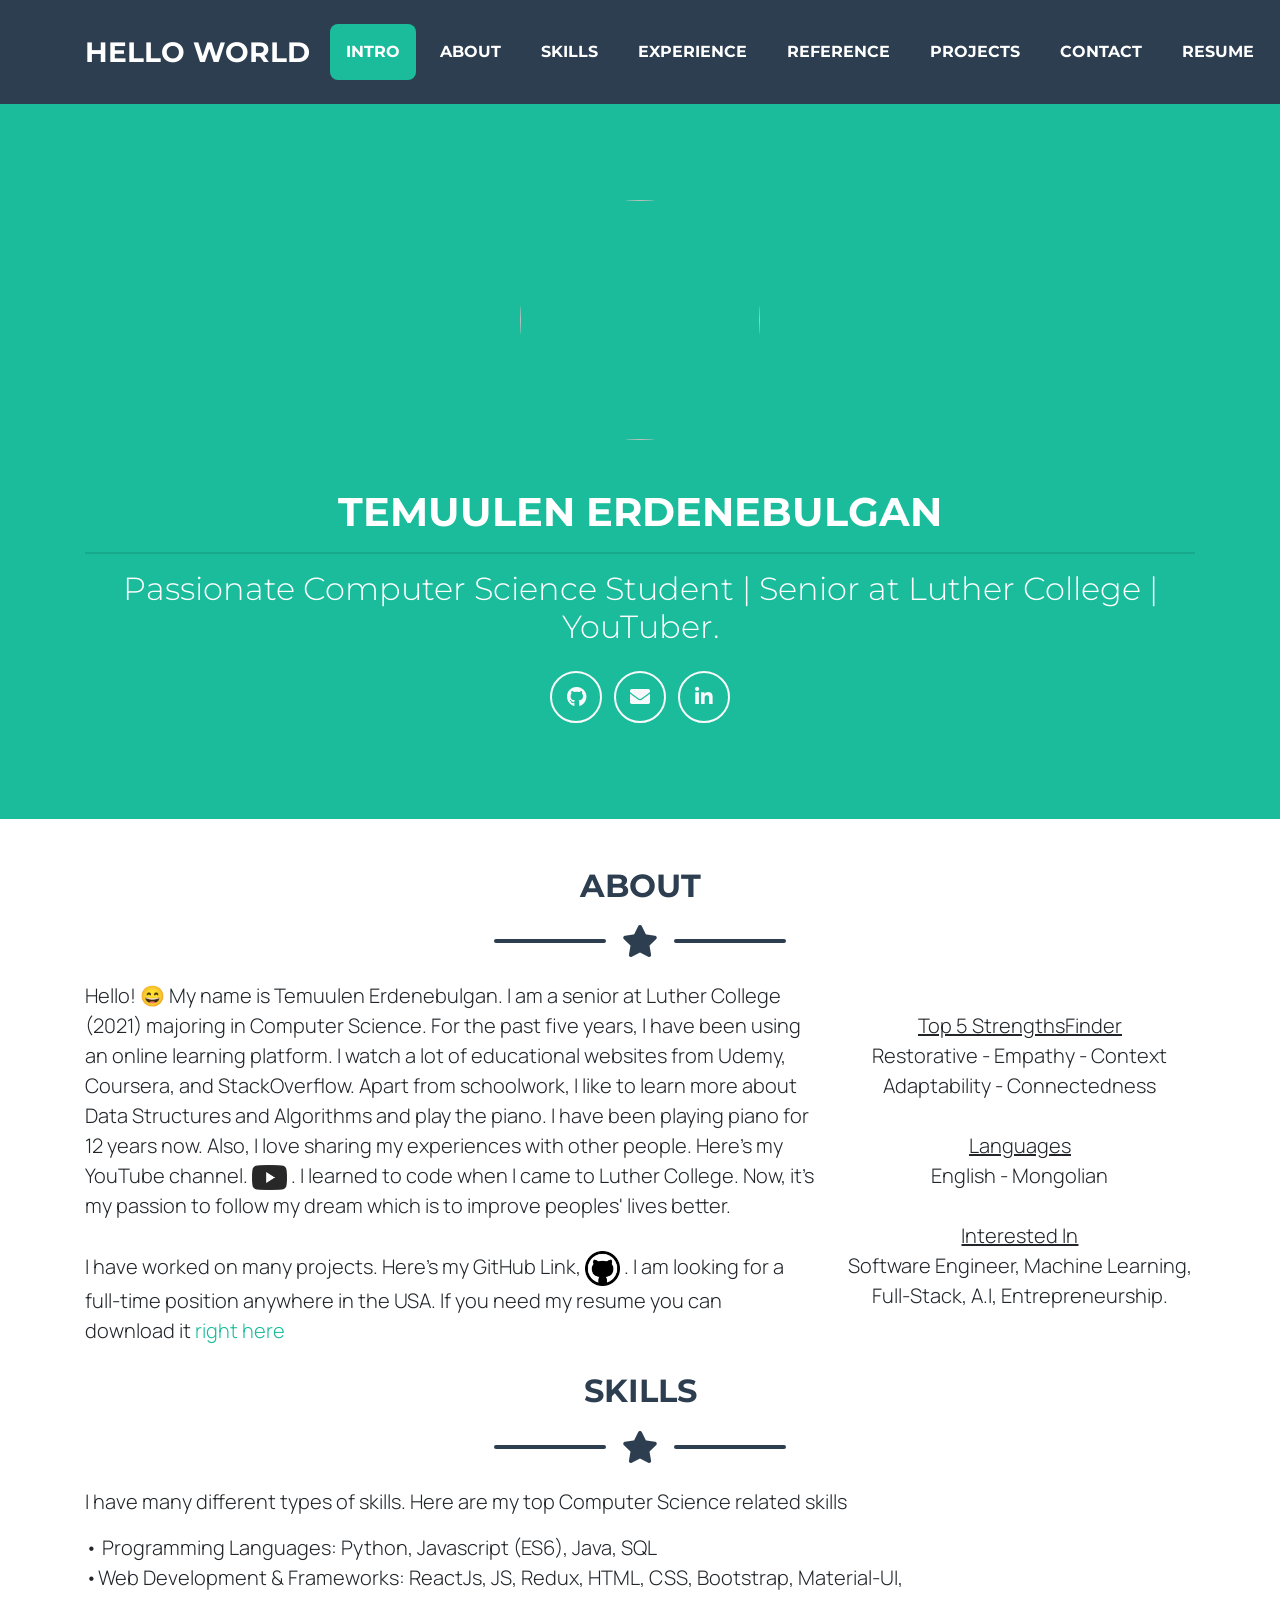
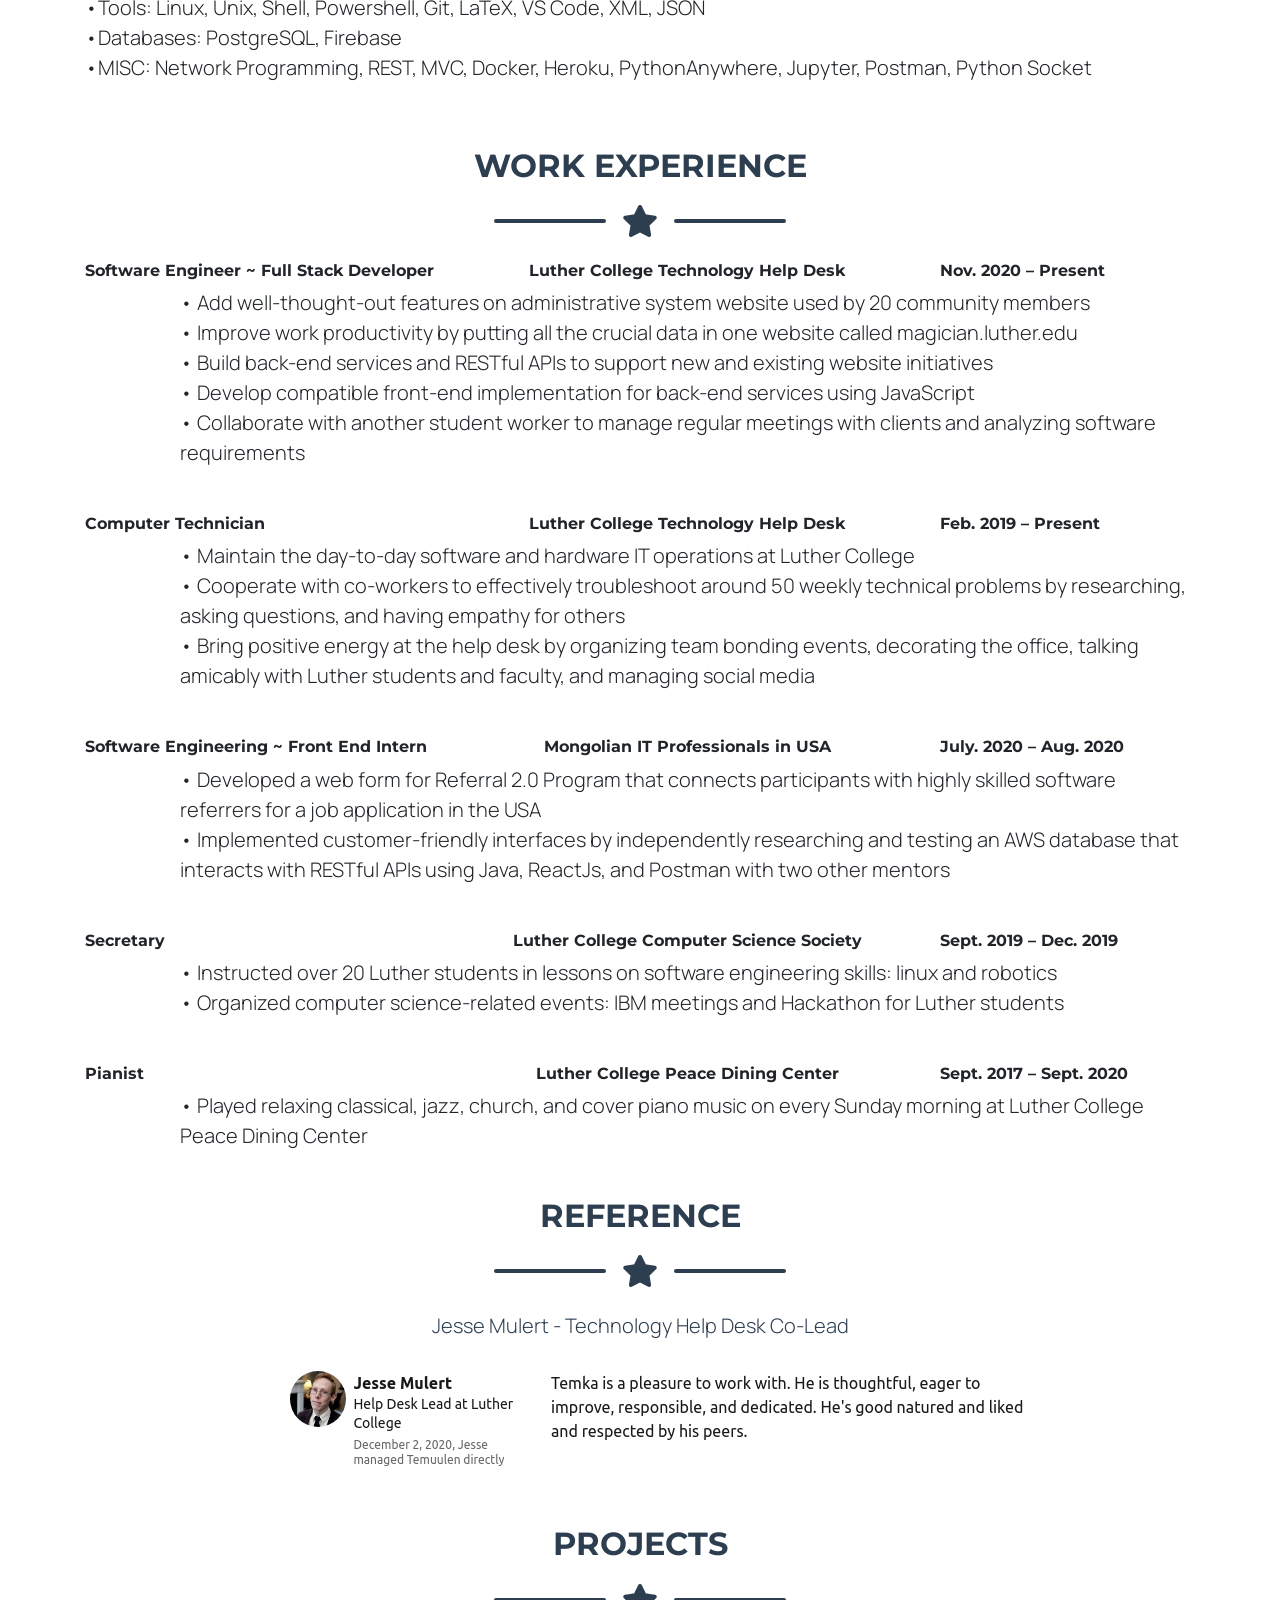
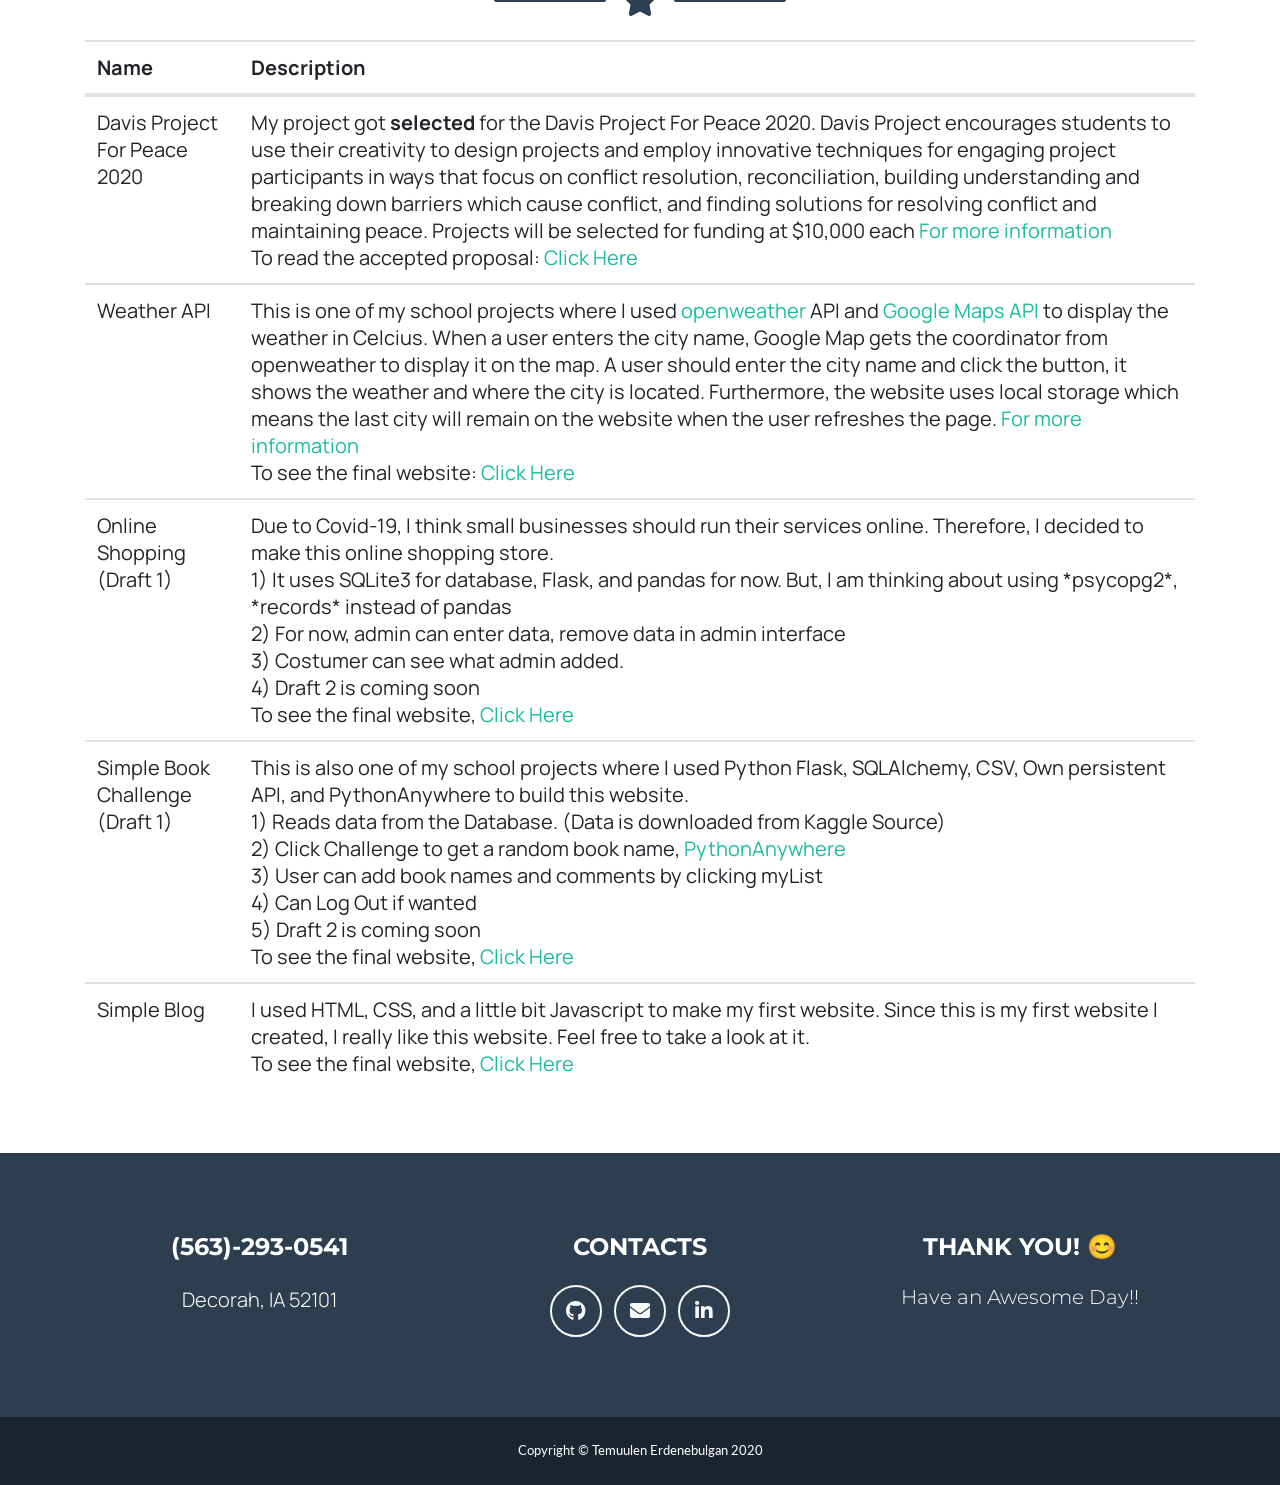
==== commit 7bad0cbe: "almost" ====
--- a/index.html
+++ b/index.html
@@ -179,16 +179,19 @@
 			<div class="divider-custom-line"></div>
 		</div>
 		  <div class="row">
-			<div class="col-lg-4 ml-auto">
+			<div class="col-lg-4 ml-auto lead">
 			  <h6>Software Engineer ~ Full Stack Developer</h6>
 			</div>
-			<div class="col-lg-5 ml-auto">
+			<div class="col-lg-5 ml-auto lead">
 			  <h6 class="text-center">Luther College Technology Help Desk</h6>
 			</div>
-			<div class="col-lg-3 ml-auto">
+			<div class="col-lg-3 ml-auto lead">
 			  <h6>Nov. 2020 – Present</h6>
 			</div>
-			<div class="col-lg-11 ml-auto">
+			<div class="col-lg-11 ml-auto lead" style="margin-top: 0;
+			margin-bottom: 1rem;
+			font-family: 'Oswald', sans-serif;
+			font-family: 'Manrope', sans-serif;">
 			  • Add well-thought-out features on administrative system website used by 20 community members<br>
 			  • Improve work productivity by putting all the crucial data in one website called magician.luther.edu<br>
 			  • Build back-end services and RESTful APIs to support new and existing website initiatives<br>
@@ -198,16 +201,19 @@
 				<br>
 			</div>
 	
-			<div class="col-lg-4 ml-auto">
+			<div class="col-lg-4 ml-auto lead">
 			  <h6>Computer Technician</h6>
 			</div>
-			<div class="col-lg-5 ml-auto">
+			<div class="col-lg-5 ml-auto lead">
 			  <h6 class="text-center">Luther College Technology Help Desk</h6>
 			</div>
-			<div class="col-lg-3 ml-auto">
+			<div class="col-lg-3 ml-auto lead">
 			  <h6>Feb. 2019 – Present</h6>
 			</div>
-			<div class="col-lg-11 ml-auto">
+			<div class="col-lg-11 ml-auto lead" style="margin-top: 0;
+			margin-bottom: 1rem;
+			font-family: 'Oswald', sans-serif;
+			font-family: 'Manrope', sans-serif;">
 			  • Maintain the day-to-day software and hardware IT operations at Luther College <br>
 			  • Cooperate with co-workers to effectively troubleshoot around 50 weekly technical problems
 			    by researching, asking questions, and having empathy for others <br>
@@ -216,16 +222,19 @@
 				<br>
 			</div>
 	
-			<div class="col-lg-4 ml-auto">
+			<div class="col-lg-4 ml-auto lead">
 			  <h6>Software Engineering ~ Front End Intern</h6>
 			</div>
-			<div class="col-lg-5 ml-auto">
+			<div class="col-lg-5 ml-auto lead">
 			  <h6 class="text-center">Mongolian IT Professionals in USA</h6>
 			</div>
-			<div class="col-lg-3 ml-auto">
+			<div class="col-lg-3 ml-auto lead">
 			  <h6>July. 2020 – Aug. 2020</h6>
 			</div>
-			<div class="col-lg-11 ml-auto">
+			<div class="col-lg-11 ml-auto lead" style="margin-top: 0;
+			margin-bottom: 1rem;
+			font-family: 'Oswald', sans-serif;
+			font-family: 'Manrope', sans-serif;">
 			  • Developed a web form for Referral 2.0 Program that connects participants with highly skilled
 			    software referrers for a job application in the USA<br>
 			  • Implemented customer-friendly interfaces by independently researching and testing an AWS database
@@ -233,31 +242,37 @@
 				<br>
 			</div>
 
-			<div class="col-lg-4 ml-auto">
+			<div class="col-lg-4 ml-auto lead">
 				<h6>Secretary</h6>
 			  </div>
-			  <div class="col-lg-5 ml-auto">
+			  <div class="col-lg-5 ml-auto lead">
 				<h6 class="text-center">Luther College Computer Science Society</h6>
 			  </div>
 			  <div class="col-lg-3 ml-auto">
 				<h6>Sept. 2019 – Dec. 2019</h6>
 			  </div>
-			  <div class="col-lg-11 ml-auto">
+			  <div class="col-lg-11 ml-auto lead" style="margin-top: 0;
+			  margin-bottom: 1rem;
+			  font-family: 'Oswald', sans-serif;
+			  font-family: 'Manrope', sans-serif;">
 				• Instructed over 20 Luther students in lessons on software engineering skills: linux and robotics <br>
 				• Organized computer science-related events: IBM meetings and Hackathon for Luther students <br>
 				  <br>
 			  </div>
 
-			  <div class="col-lg-4 ml-auto">
+			  <div class="col-lg-4 ml-auto lead">
 				<h6>Pianist</h6>
 			  </div>
-			  <div class="col-lg-5 ml-auto">
+			  <div class="col-lg-5 ml-auto lead">
 				<h6 class="text-center">Luther College Peace Dining Center</h6>
 			  </div>
-			  <div class="col-lg-3 ml-auto">
+			  <div class="col-lg-3 ml-auto lead">
 				<h6>Sept. 2017 – Sept. 2020</h6>
 			  </div>
-			  <div class="col-lg-11 ml-auto">
+			  <div class="col-lg-11 ml-auto lead" style="margin-top: 0;
+			  margin-bottom: 1rem;
+			  font-family: 'Oswald', sans-serif;
+			  font-family: 'Manrope', sans-serif;">
 				• Played relaxing classical, jazz, church, and cover piano music on every Sunday morning at Luther College Peace Dining Center <br>
 				  <br>
 			  </div>
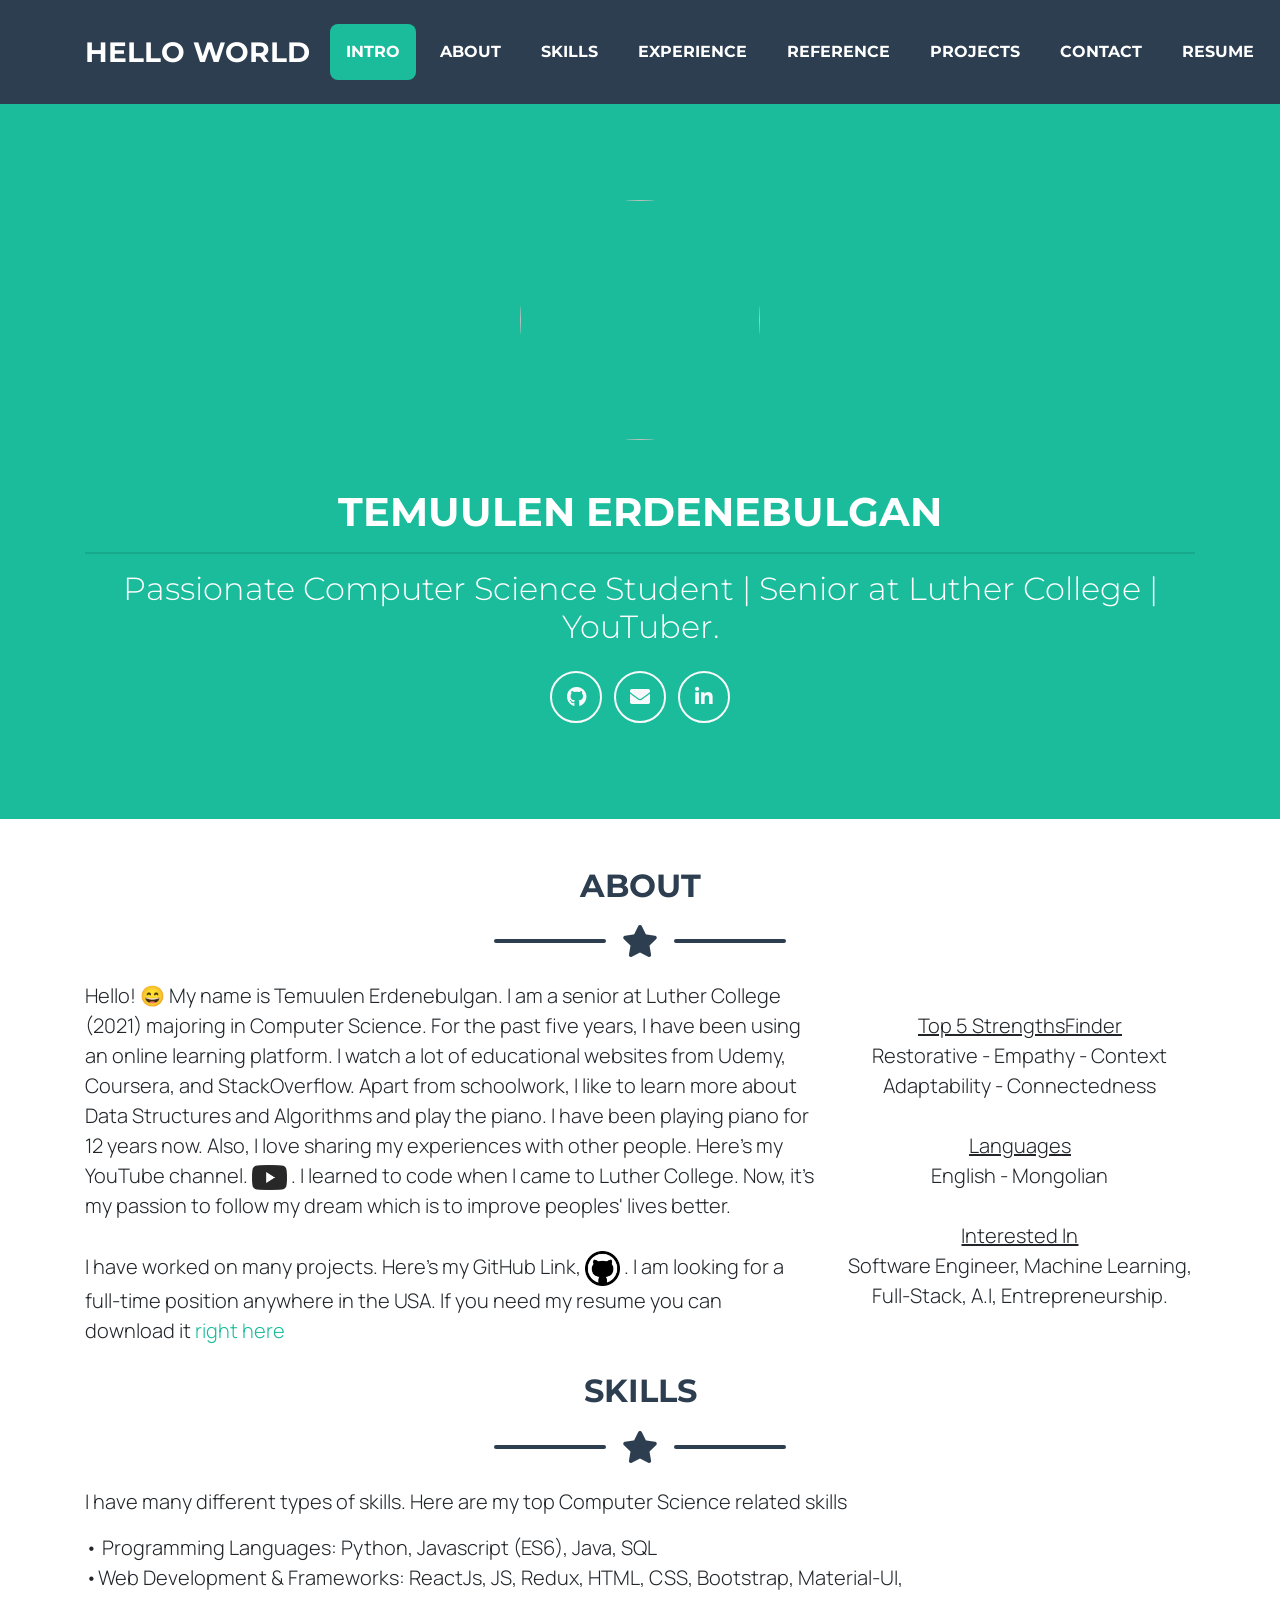
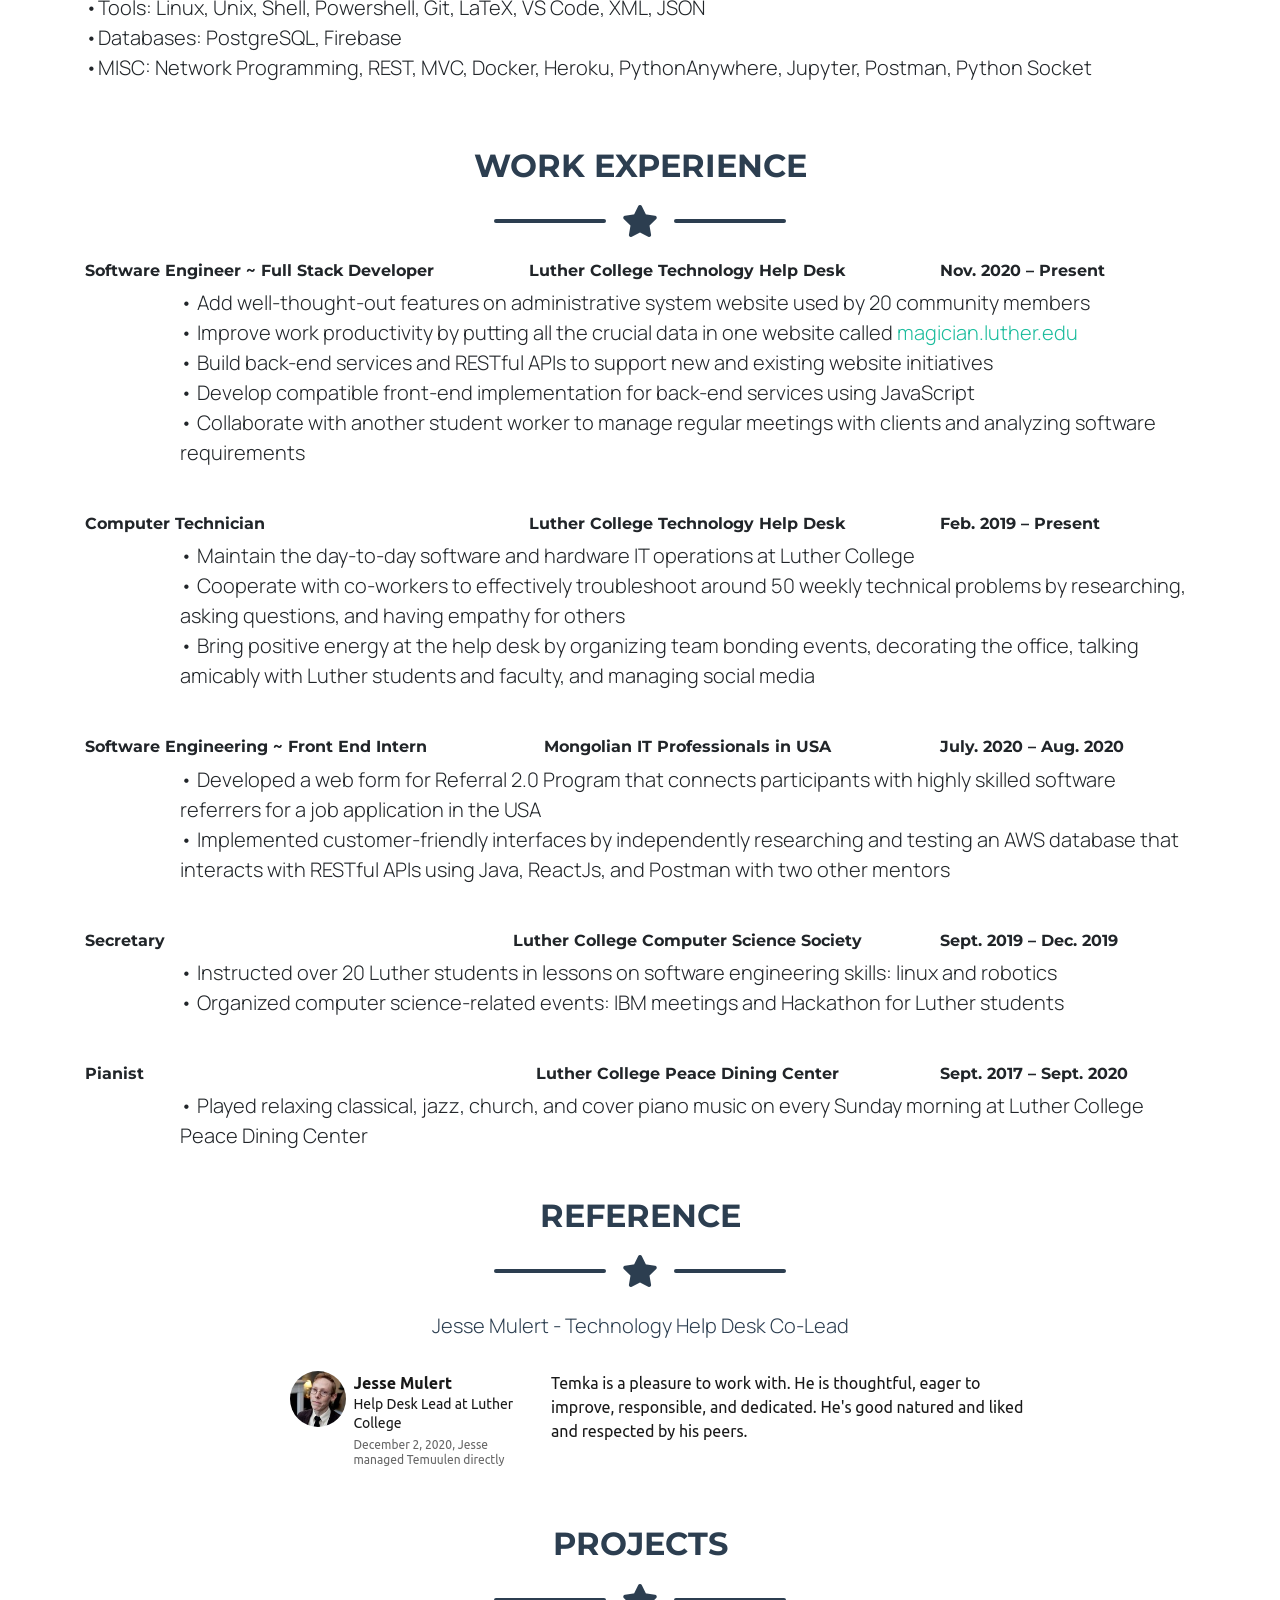
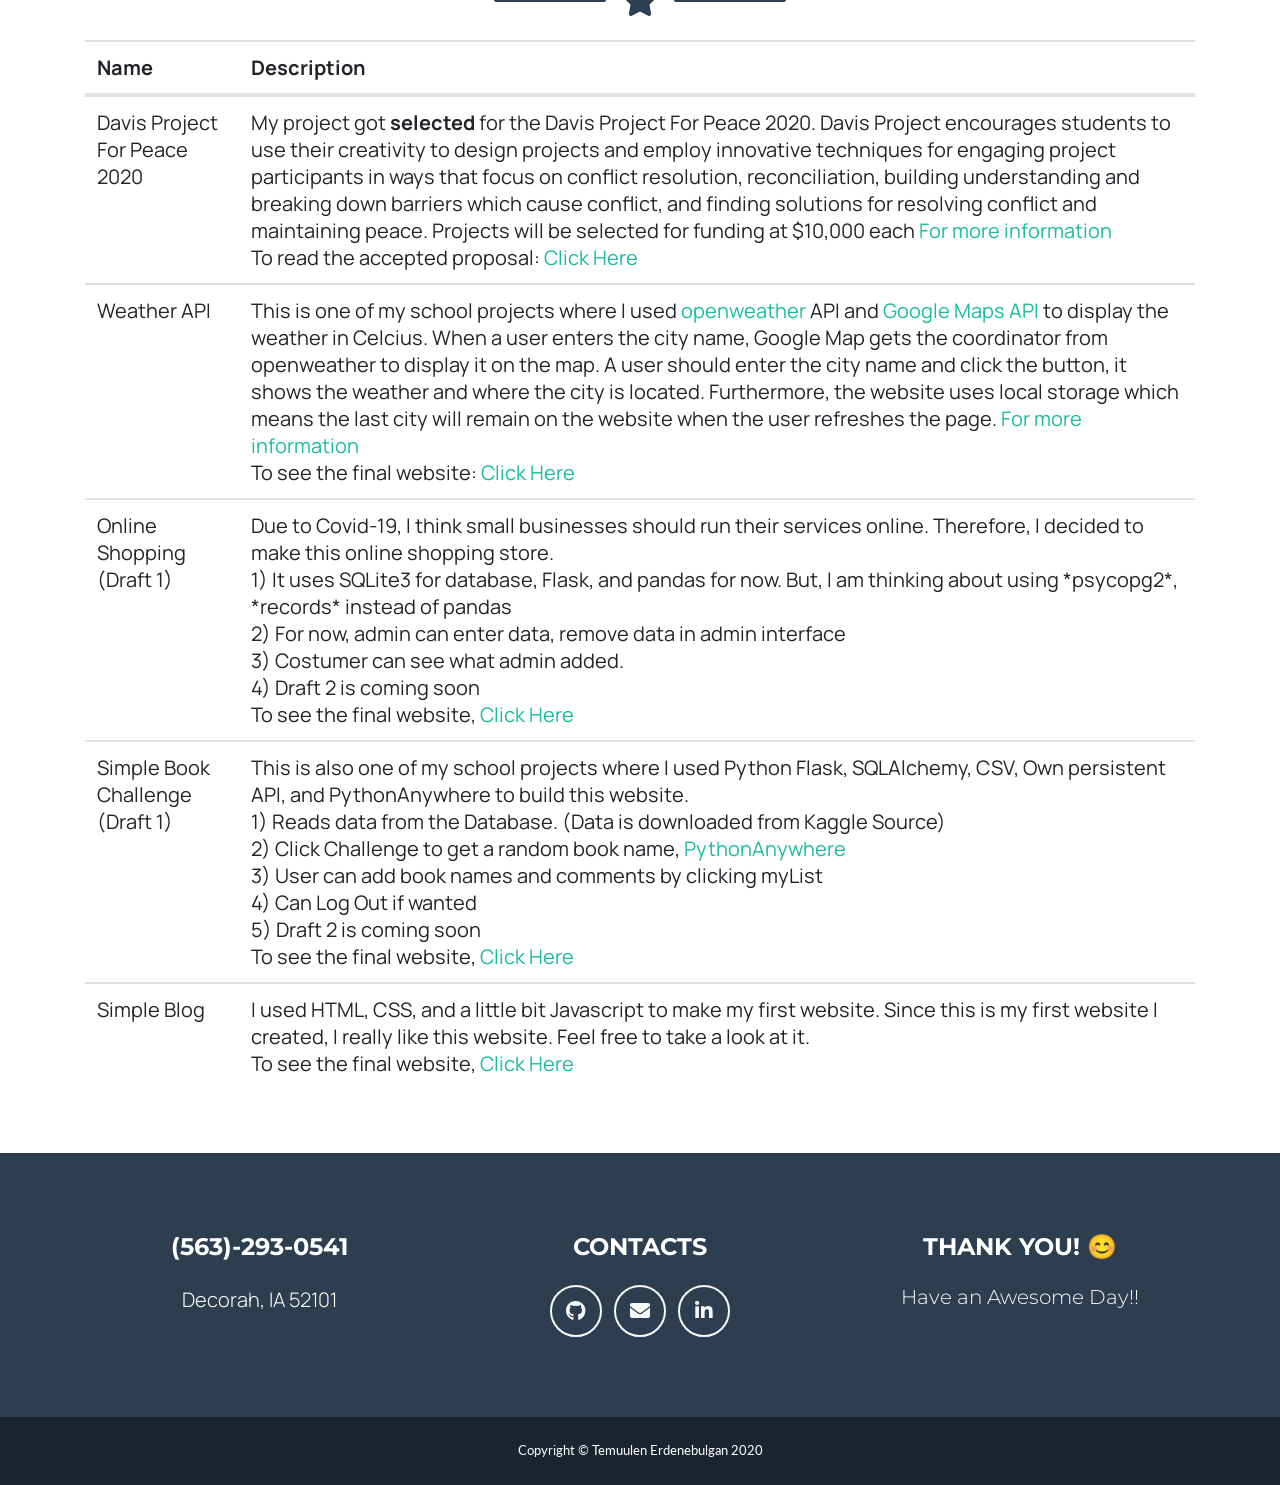
==== commit a63b6987: "almost" ====
--- a/index.html
+++ b/index.html
@@ -193,7 +193,7 @@
 			font-family: 'Oswald', sans-serif;
 			font-family: 'Manrope', sans-serif;">
 			  • Add well-thought-out features on administrative system website used by 20 community members<br>
-			  • Improve work productivity by putting all the crucial data in one website called magician.luther.edu<br>
+			  • Improve work productivity by putting all the crucial data in one website called <a href="https://magician.luther.edu">magician.luther.edu</a><br>
 			  • Build back-end services and RESTful APIs to support new and existing website initiatives<br>
 			  • Develop compatible front-end implementation for back-end services using JavaScript<br>
 			  • Collaborate with another student worker to manage regular meetings with clients and analyzing software
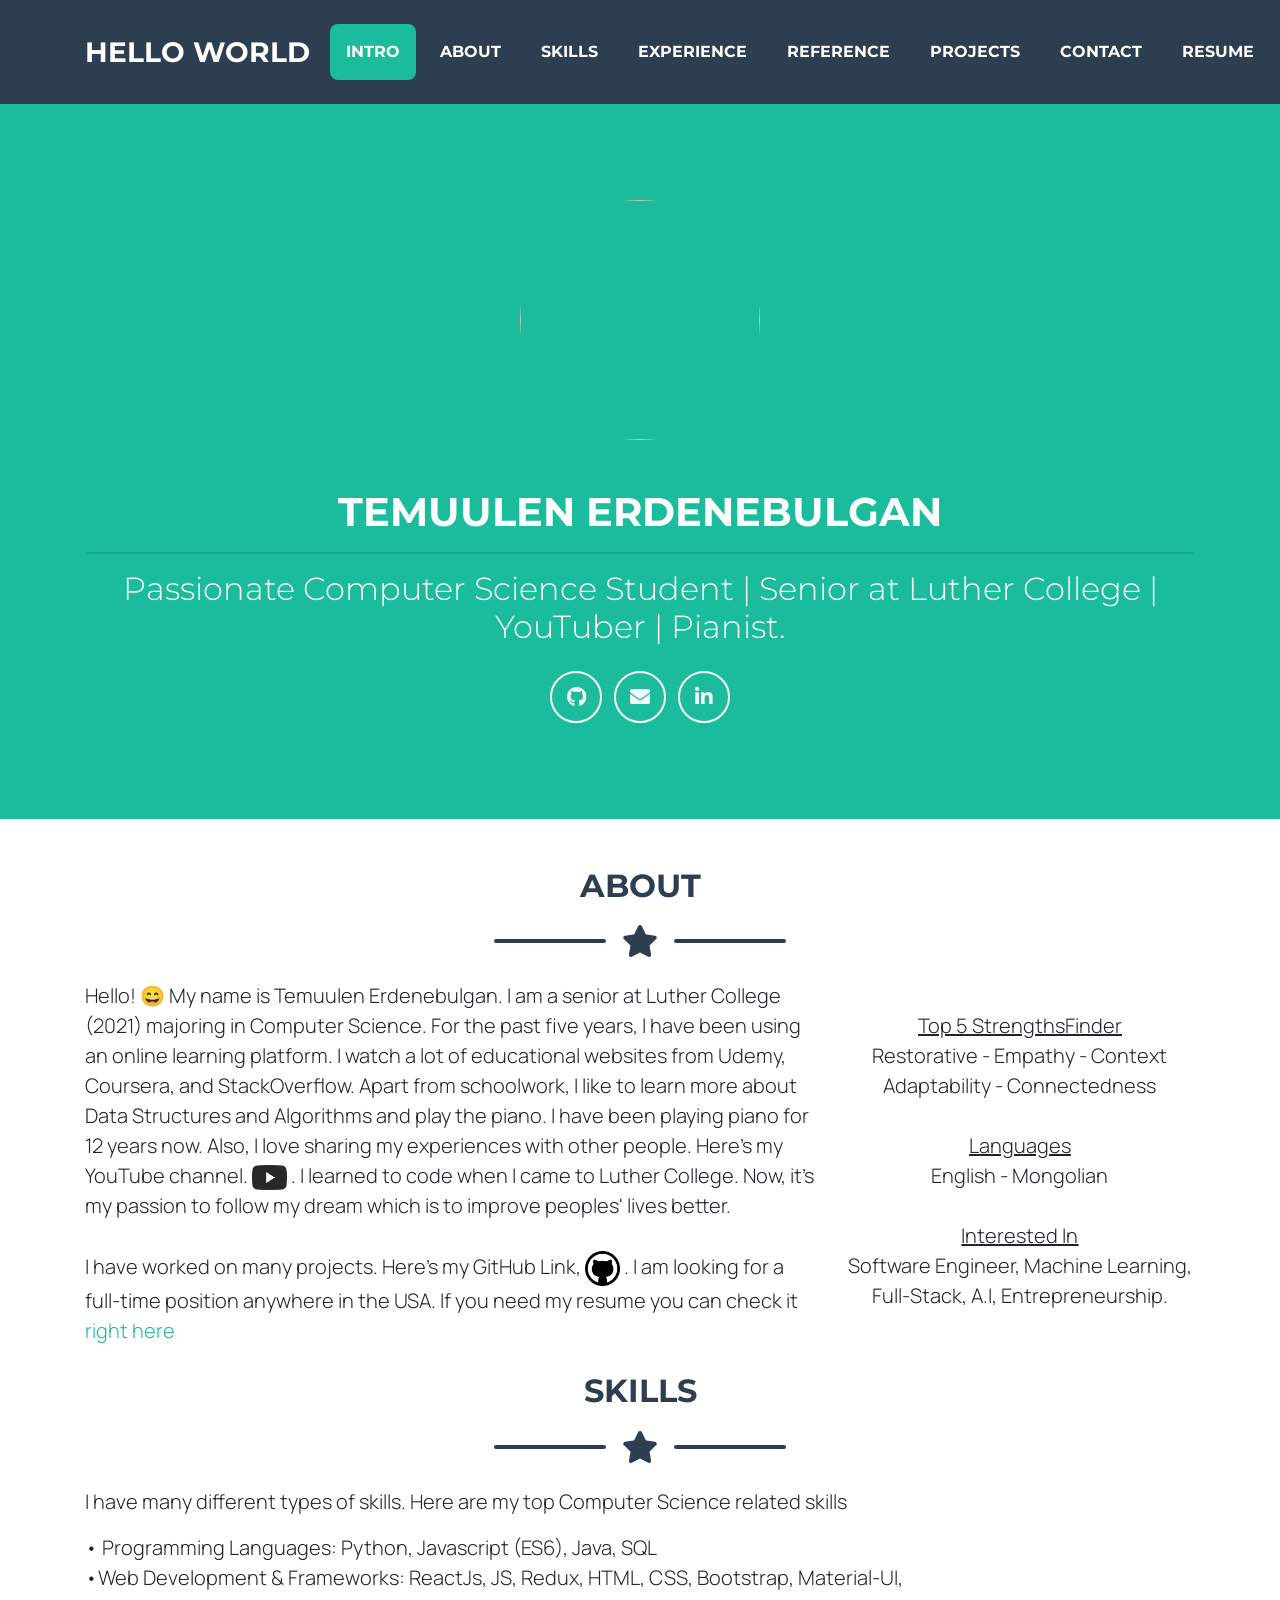
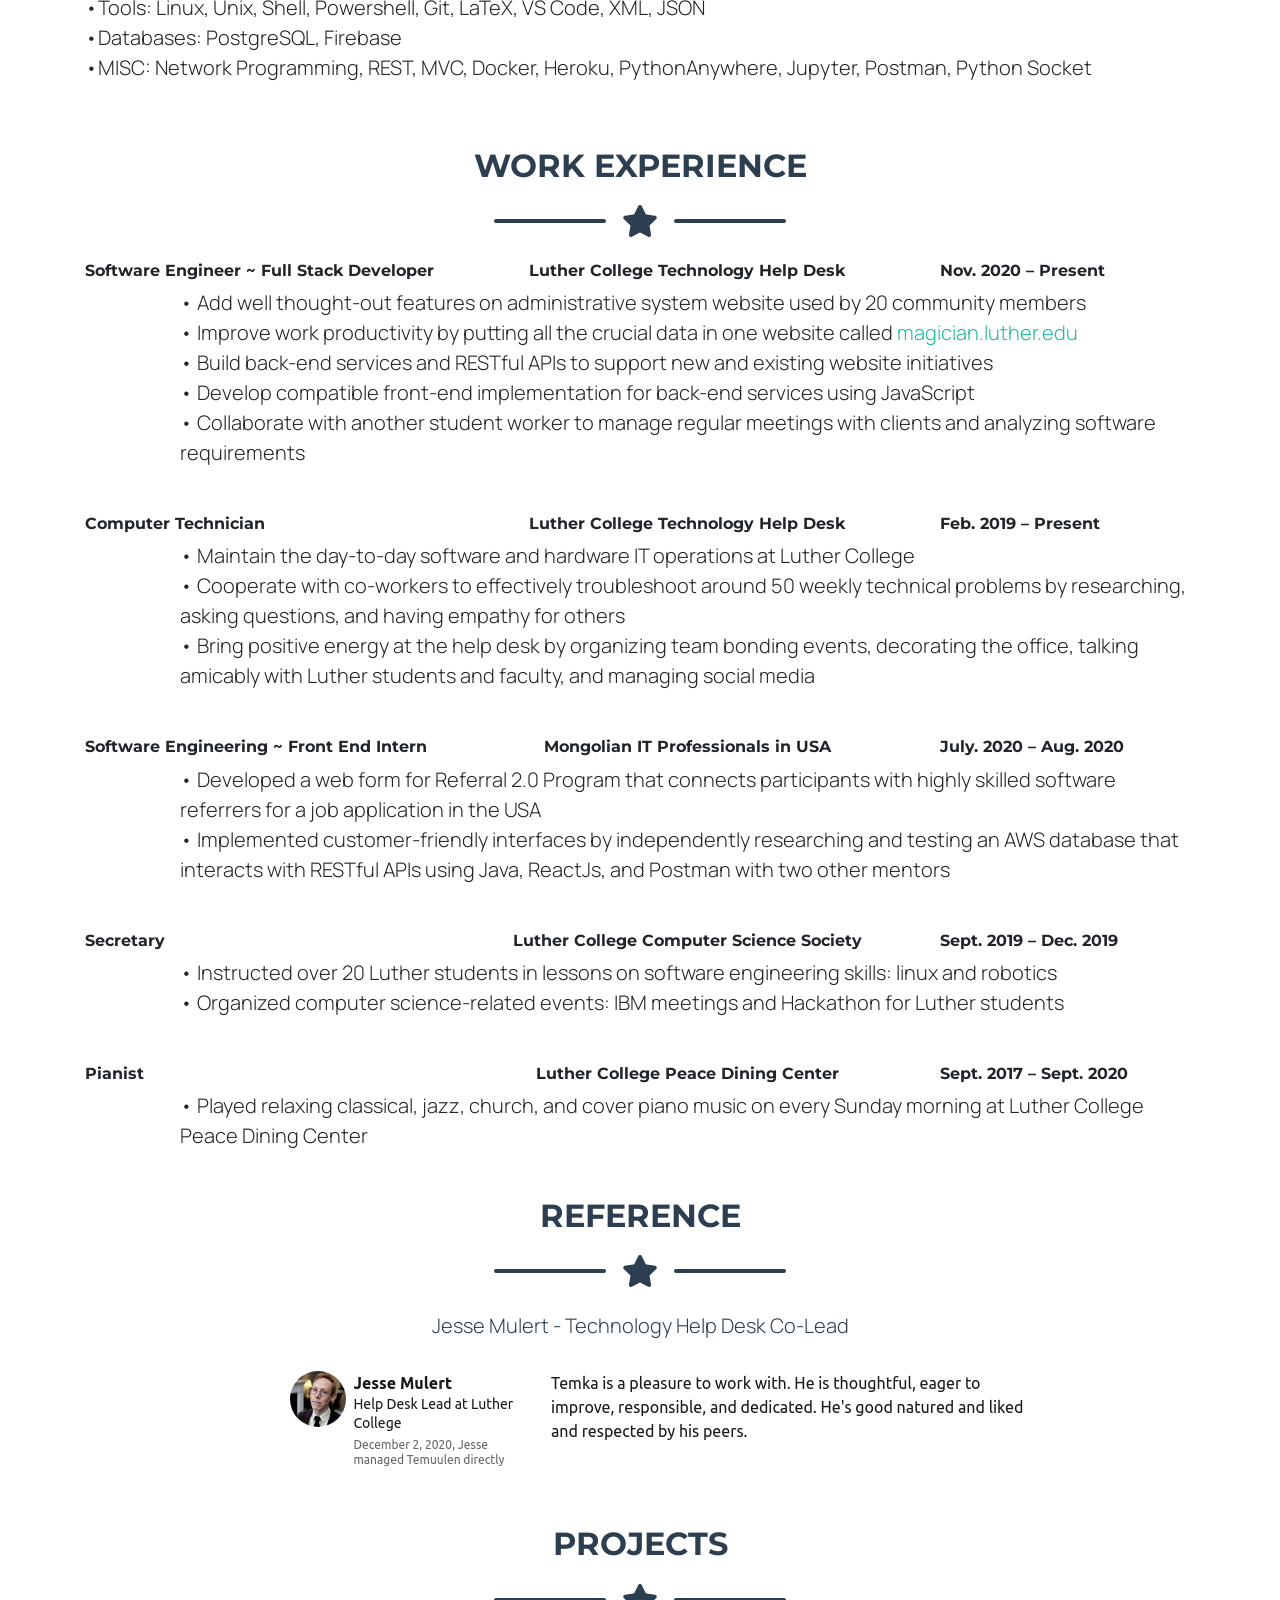
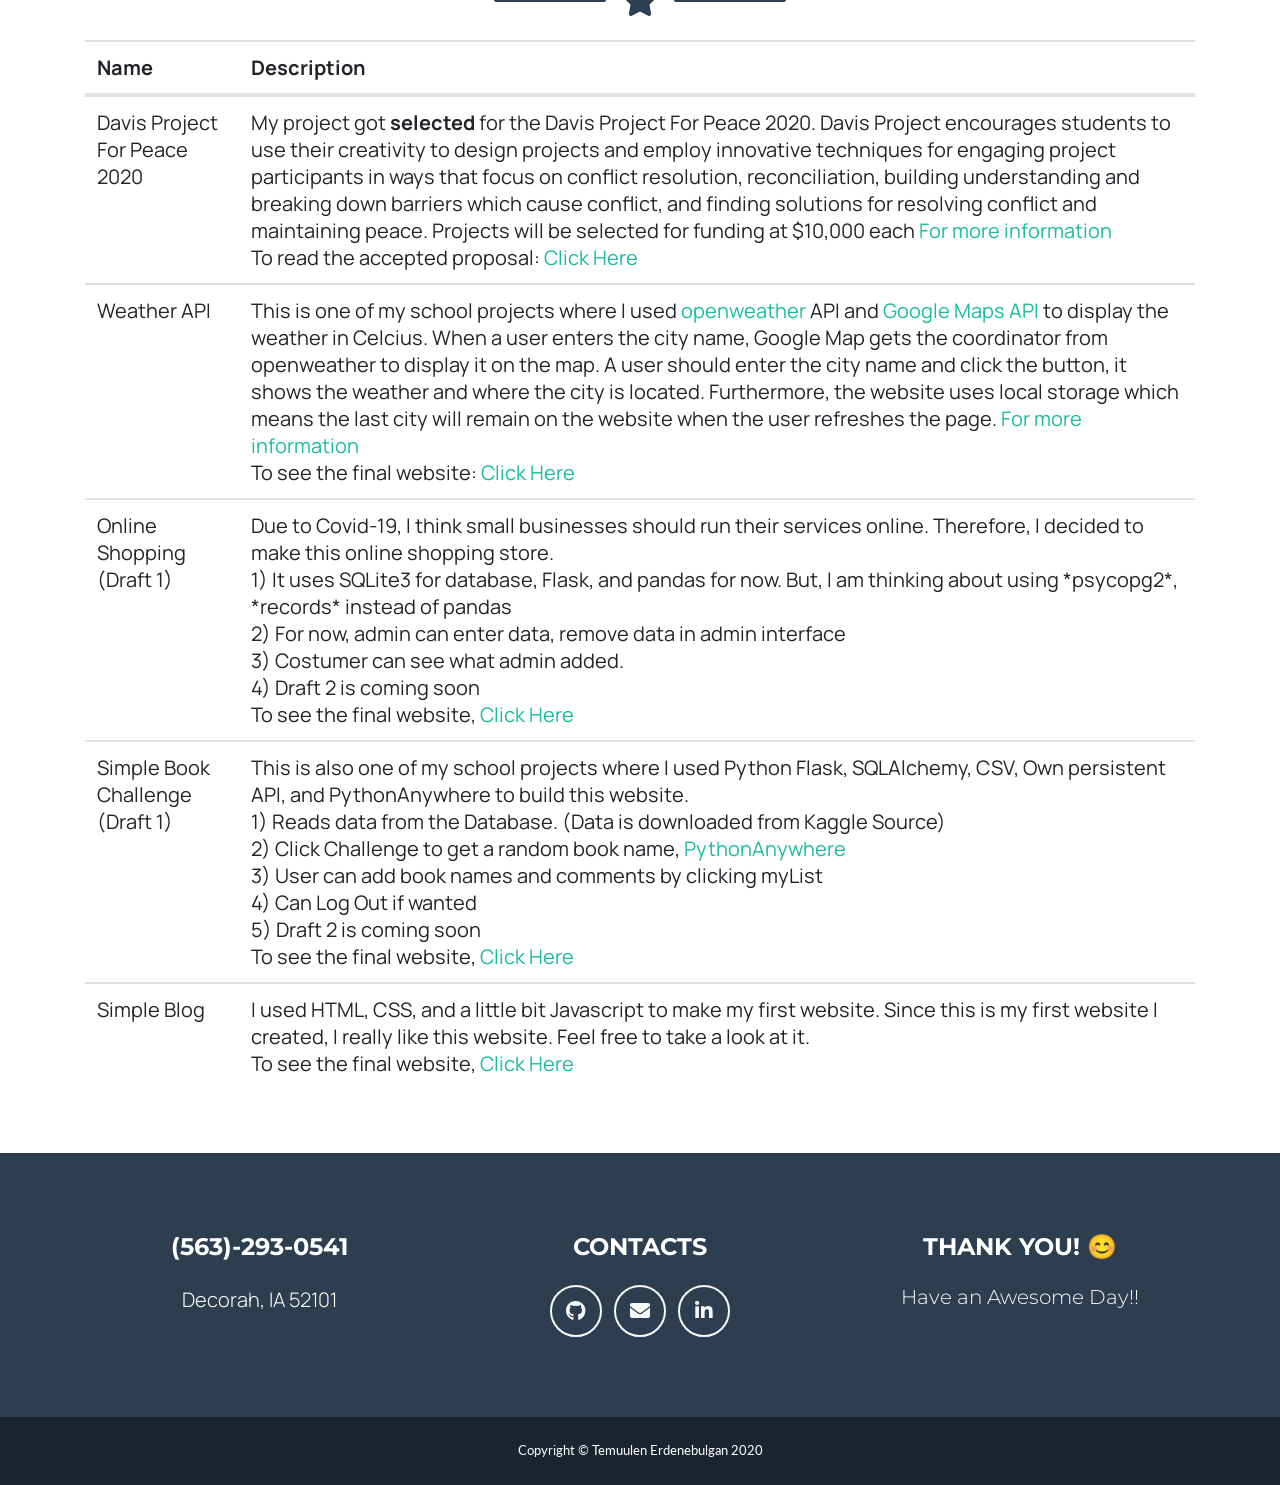
==== commit 498d58dd: "Update index.html" ====
--- a/index.html
+++ b/index.html
@@ -40,7 +40,7 @@
 					</li>
 					<li class="nav-item mx-0 mx-lg-1"> <a class="nav-link py-3 px-0 px-lg-3 rounded js-scroll-trigger" href="#contact">Contact</a>
 					</li>
-					<li class="nav-item mx-0 mx-lg-1"> <a class="nav-link py-3 px-0 px-lg-3 rounded js-scroll-trigger" target="_blank" href="Temka.pdf">Resume</a>
+					<li class="nav-item mx-0 mx-lg-1"> <a class="nav-link py-3 px-0 px-lg-3 rounded js-scroll-trigger" target="_blank" href="Final-resume.pdf">Resume</a>
 					</li>
 					
 				</ul>
@@ -55,7 +55,7 @@
 			<h1 class="text-uppercase mb-0">Temuulen Erdenebulgan</h1>
 			<hr class="star-light">
 			<h2 class="font-weight-light mb-0">Passionate Computer Science Student | Senior at
-        Luther College | YouTuber.</h2>
+        Luther College | YouTuber | Pianist.</h2>
 			<br>
 			<ul class="list-inline mb-0">
 				<li class="list-inline-item">
@@ -97,7 +97,7 @@
 						<br>I have worked on many projects. Here's my GitHub Link,
 						<a href="https://github.com/erdete01">
 							<img src="img/git.jpg" width="35" height="35">
-						</a>. I am looking for a full-time position anywhere in the USA. If you need my resume you can download it <a href="Temka.pdf"> right here </a>
+						</a>. I am looking for a full-time position anywhere in the USA. If you need my resume you can check it <a href="Temka.pdf"> right here </a>
 <!-- 						<br>
 						<br>Fun Facts about me. First, I learned how to speak English in my 10th grade. People say that it's very late to learn English; but once I decided to do something, I don't want to give up easily. Second, I like public speaking. Third, I have two beautiful younger siblings and I am the oldest. My parents raised me a humble man with a good heart.
 						<br> -->
@@ -192,7 +192,7 @@
 			margin-bottom: 1rem;
 			font-family: 'Oswald', sans-serif;
 			font-family: 'Manrope', sans-serif;">
-			  • Add well-thought-out features on administrative system website used by 20 community members<br>
+			  • Add well thought-out features on administrative system website used by 20 community members<br>
 			  • Improve work productivity by putting all the crucial data in one website called <a href="https://magician.luther.edu">magician.luther.edu</a><br>
 			  • Build back-end services and RESTful APIs to support new and existing website initiatives<br>
 			  • Develop compatible front-end implementation for back-end services using JavaScript<br>
